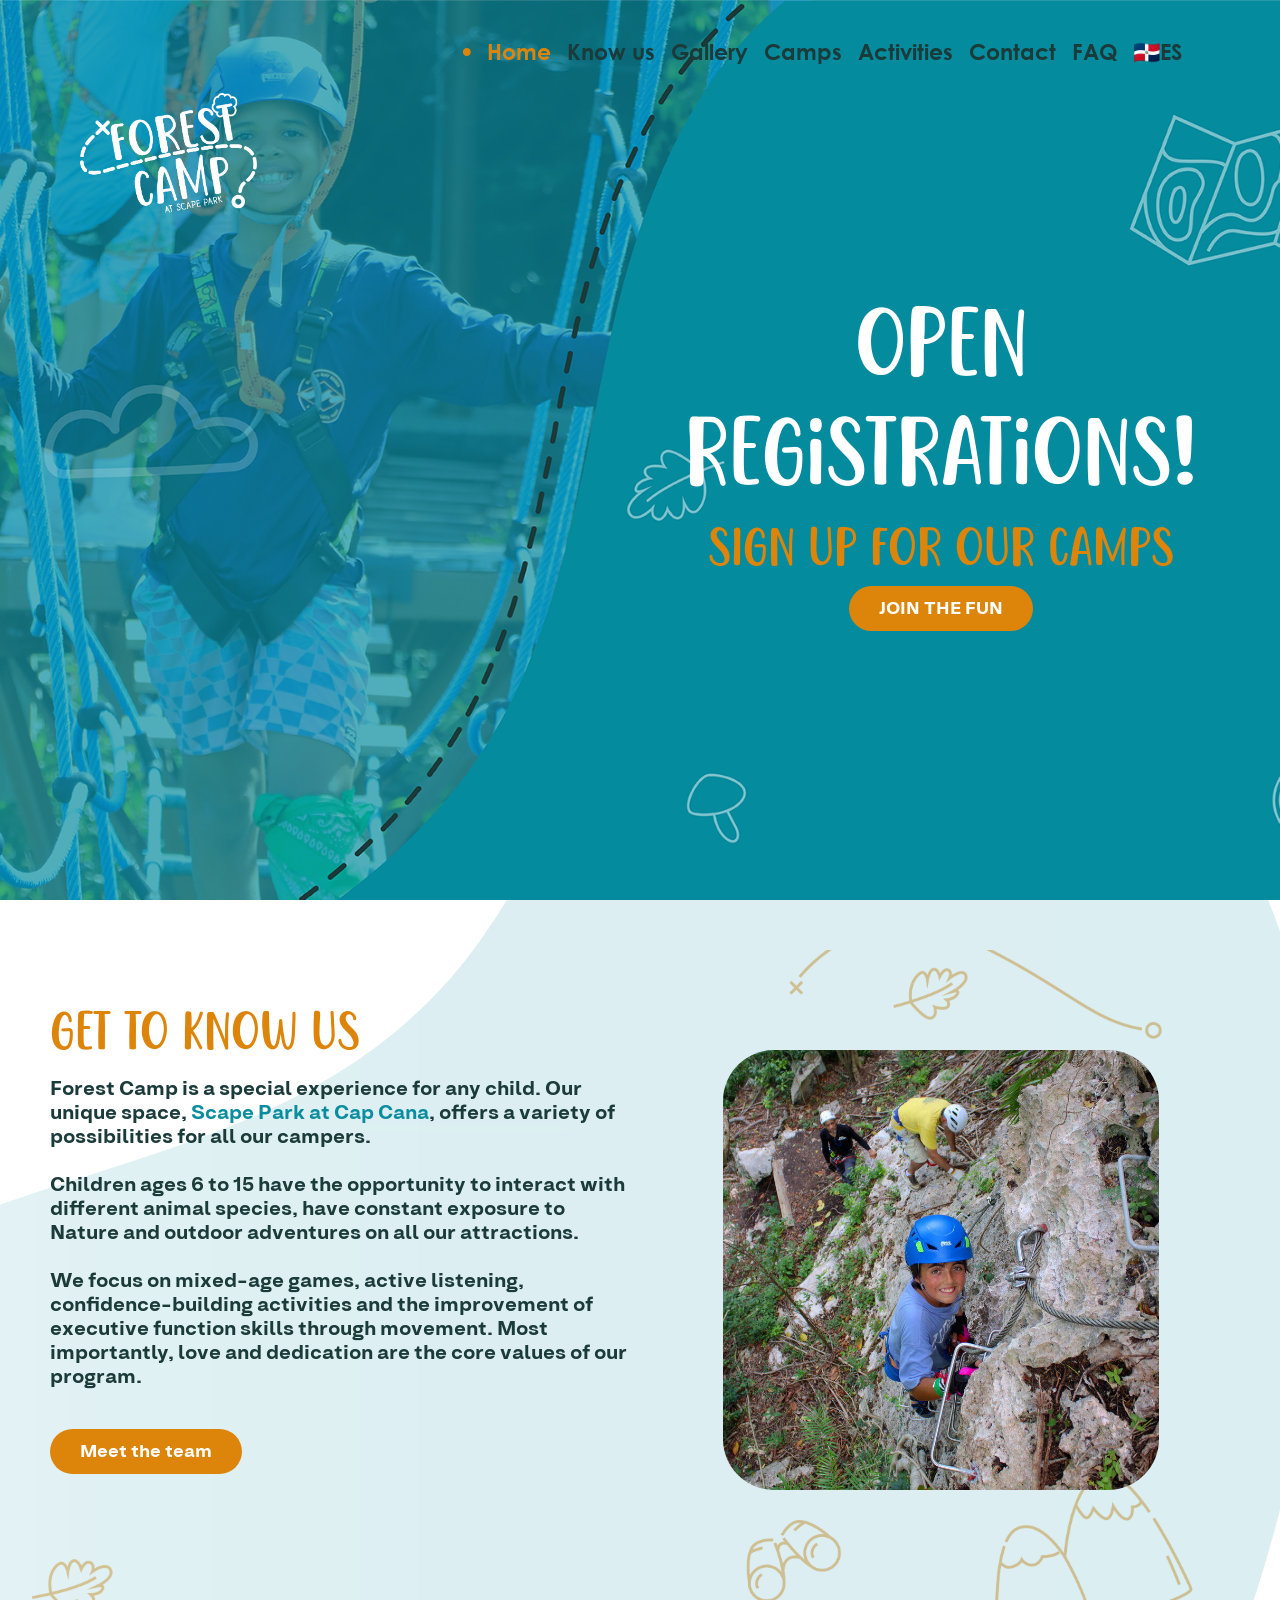
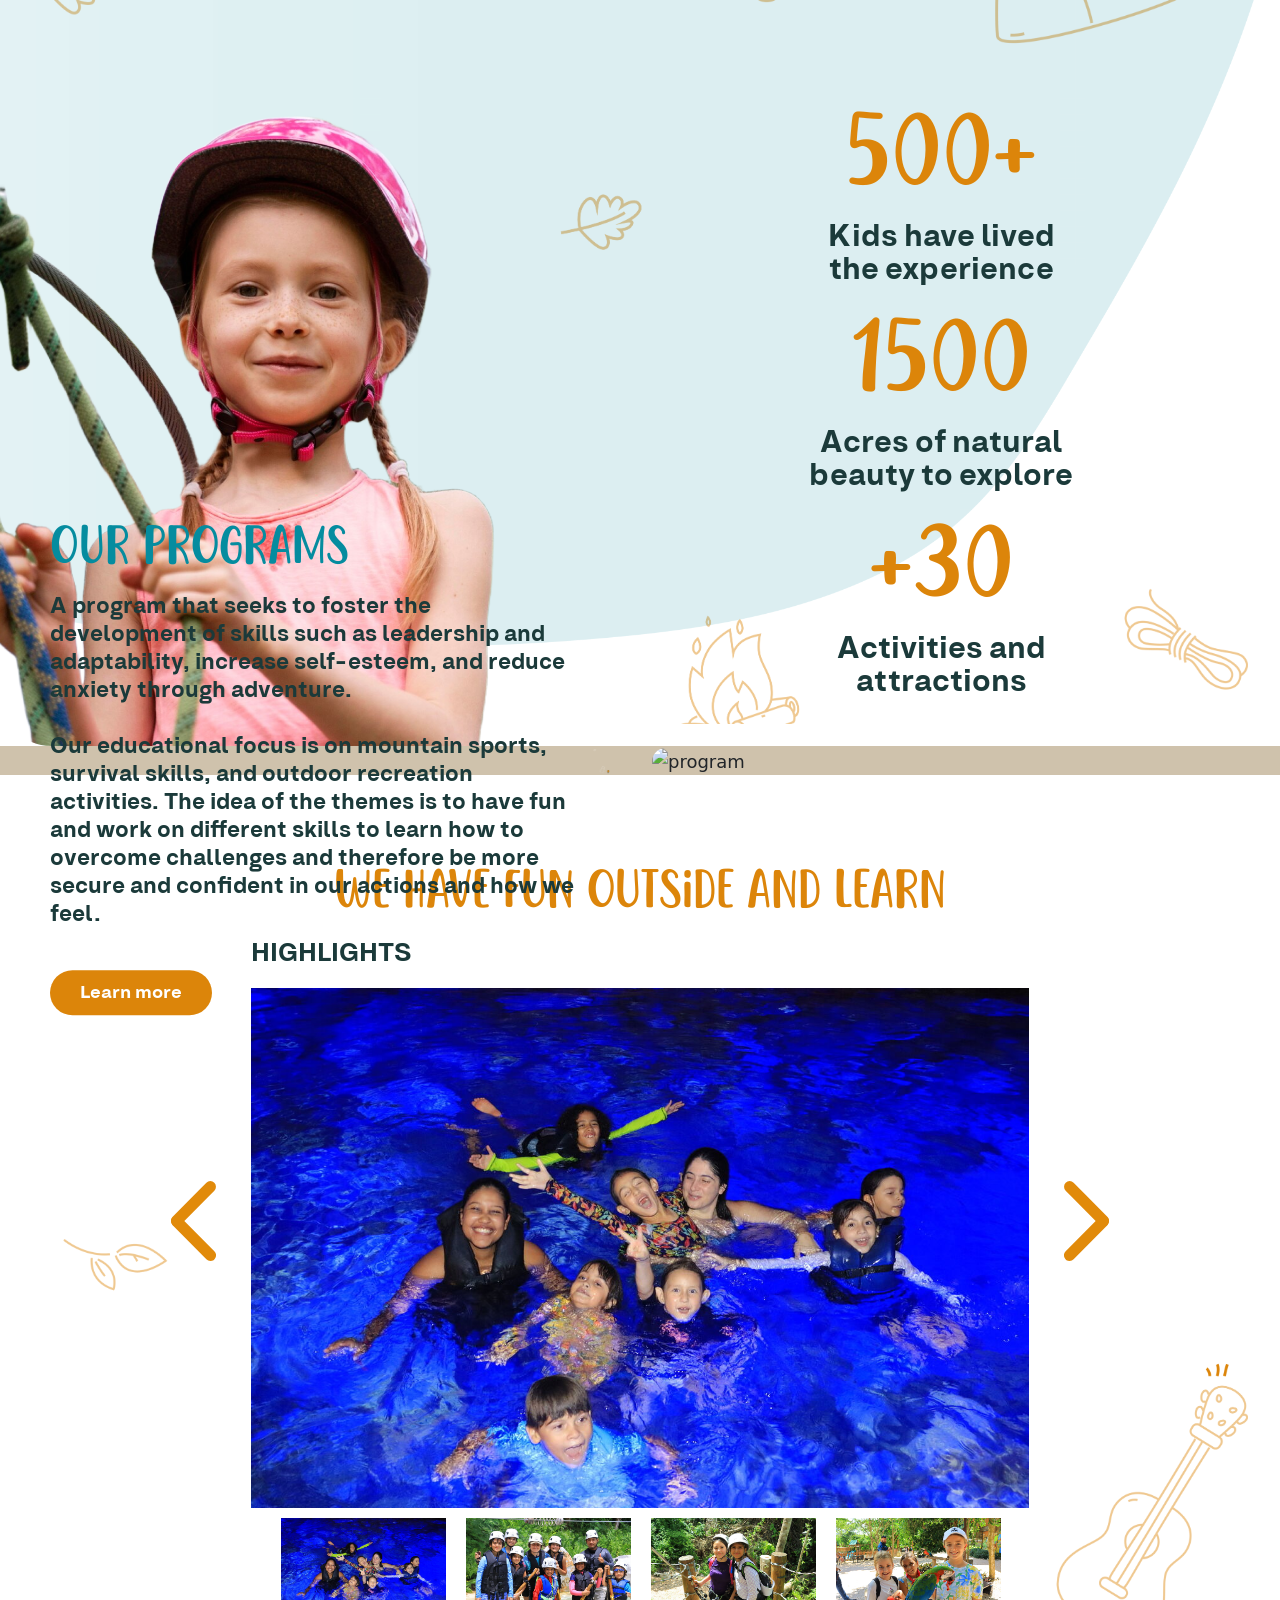
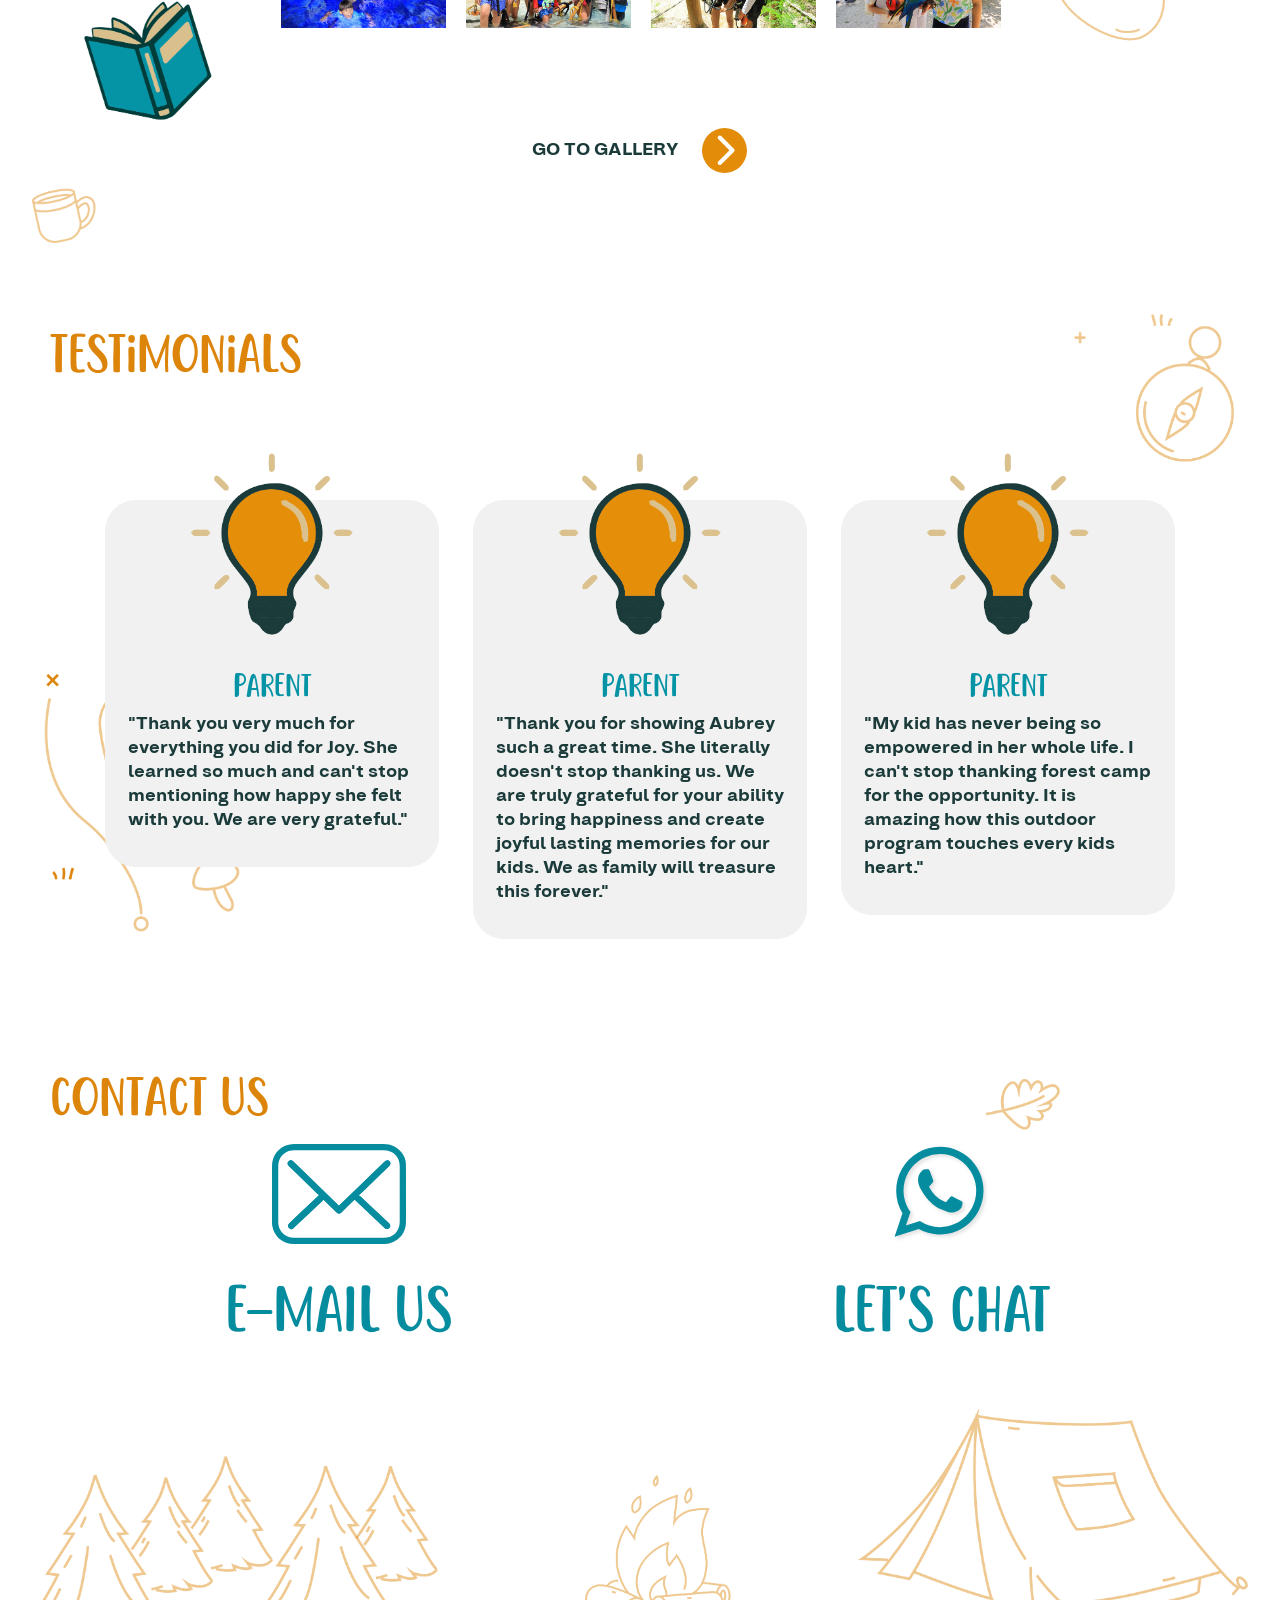
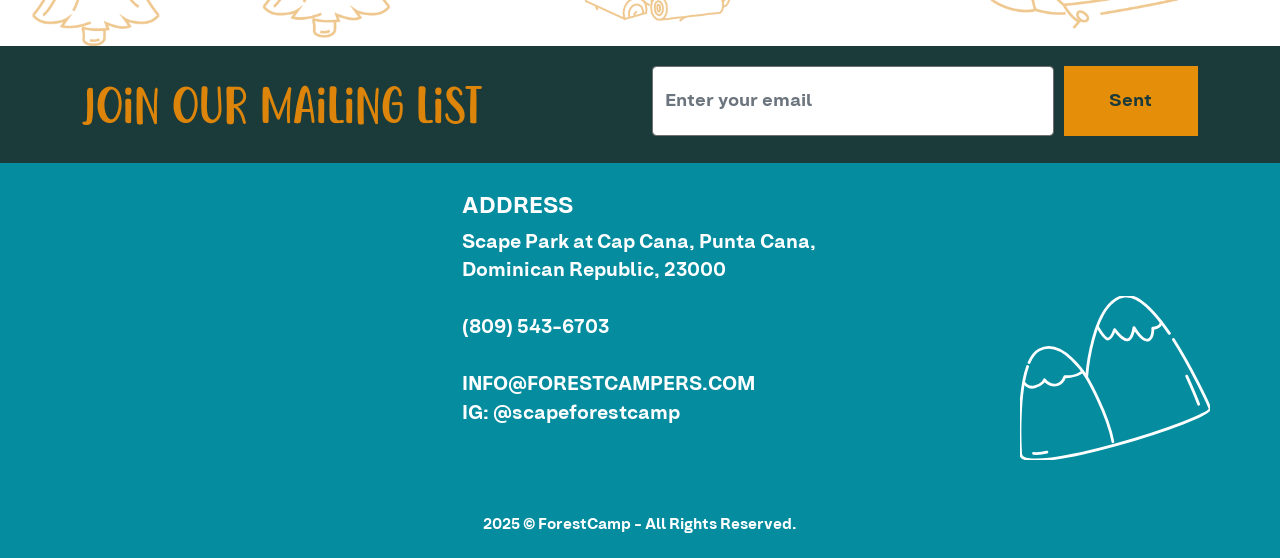
==== index.html @ 6d301bd3 "v-1" ====
<!DOCTYPE html>
<html lang="en">
<head>
  <meta charset="UTF-8">
  <meta name="viewport" content="width=device-width, initial-scale=1.0">
  <title></title>
  <!-- ========== All Css Link Here ===== -->
  <link rel="stylesheet" href="assets/css/font-awesome.min.css">
  <link rel="stylesheet" href="assets/css/slick.css">
  <link rel="stylesheet" href="assets/css/bootstrap.min.css">
  <link rel="stylesheet" href="assets/css/style.css">
  <!-- ========== For Responsive Css  -->
  <link rel="stylesheet" href="assets/css/media.css">
</head>

<body data-page="home">
  <!-- ========== Header Area Start Here ==========  -->
  <header>
    <nav class="navbar navbar-expand-lg">
      <div class="container-fluid">
        <a class="navbar-brand" href="index.html">
          <!-- ========== Logo Here  -->
          <img src="assets/images/logo/home-logo.png" alt="forest-camp">
        </a>
        <button class="navbar-toggler" type="button" data-bs-toggle="collapse" data-bs-target="#navbarSupportedContent" aria-controls="navbarSupportedContent" aria-expanded="false" aria-label="Toggle navigation">
          <img src="assets/images/icons/bar.png" alt="bar">
        </button>
        <div class="collapse navbar-collapse" id="navbarSupportedContent">
          <ul class="navbar-nav ms-auto mb-2 mb-lg-0">
            <li class="nav-item">
              <a class="nav-link active" aria-current="page" href="#banner_area" data-i18n="nav_home">Home</a>
            </li>
            <li class="nav-item">
              <a class="nav-link" href="about-us.html" data-i18n="nav_about">Know us</a>
            </li>
            <li class="nav-item">
              <a class="nav-link" href="gallery.html" data-i18n="nav_gallery">Gallery</a>
            </li>
            <li class="nav-item">
              <a class="nav-link" href="program.html" data-i18n="nav_program">Camps</a>
            </li>
            <li class="nav-item">
                <a class="nav-link" href="activities.html" data-i18n="nav_activie">Activities</a>
            </li>
            <li class="nav-item">
              <a class="nav-link" href="#contact_area" data-i18n="nav_contact">Contact</a>
            </li>
            <li class="nav-item">
              <a class="nav-link" href="faq.html" data-i18n="nav_faq">FAQ</a>
            </li>
            <li class="nav-item">
              <button class="nav-link btn btn-sm" id="langToggleBtn" style="border:none; background:none;">🇩🇴ES</button>
            </li>
          </ul>
        </div>
      </div>
    </nav>
  </header>
  <!-- ========== Header Area End Here ==========  -->

  <!-- ========== Hero/Banner Area Start Here ==========  -->
  <section id="banner_area">
    <div class="container-fluid">
      <div class="row">
        <div class="col-lg-6"></div>
        <div class="col-lg-6 position-relative banner_left_side d-flex justify-content-center">
          <div class="banner_text text-center">
            <h1 data-i18n="banner_title">Open<br>registrations!</h1>
            <h3 data-i18n="banner_subtitle"></h3>
            <a href="program.html" data-i18n="banner_cta">JOIN THE FUN</a>
          </div>
        </div>
      </div>
    </div>
  </section>
  <!-- ========== Hero/Banner Area End Here ==========  -->

  <!-- ========== About Area Start Here ==========  -->
  <section id="about_area" class="position-relative">
    <div class="container-fluid about_for_bg">
      <div class="row">
        <div class="col-lg-6">
          <div class="about_text">
            <h3 data-i18n="about_heading">GET TO KNOW US</h3>
            <p class="mb-5" data-i18n="about_paragraph">
              Forest Camp is a special experience for any child. Our unique space, <span style="color:#0B8DA0;">Scape Park at Cap Cana</span>, offers a variety of possibilities for all our campers.

              Children ages 6 to 15 have the opportunity to interact with different animal species, have constant exposure to Nature and outdoor adventures on all our attractions.<br><br>
              We focus on mixed-age games, active listening, confidence-building activities and the improvement of executive function skills through movement. Most importantly, love and dedication are the core values of our program.
            </p>
            <div class="mt-5"></div>
            <a href="about-us.html" class="mt-5" data-i18n="about_cta">Meet the team</a>
          </div>
        </div>
        <div class="col-lg-6">
          <div class="about_img text-center position-relative">
            <img src="assets/images/about/about_img.png" alt="forest camp">
          </div>
        </div>
      </div>
      <div class="row">
        <div class="col-lg-6 col-md-6">
          <div class="about_part_secend position-relative">
            <img src="assets/images/about/about_secend_img.png" alt="forest-camp" class="w-100">
          </div>
        </div>
        <div class="col-lg-6 col-md-6">
          <div class="about_p_secend_text text-center">
            <div class="about_box">
              <h2>500+</h2>
              <p data-i18n="about_stat1">Kids have lived<br>the experience</p>
            </div>
            <div class="about_box">
              <h2>1500</h2>
              <p data-i18n="about_stat2">Acres of natural<br>beauty to explore</p>
            </div>
            <div class="about_box mb-5 pb-5">
              <h2>+30</h2>
              <p data-i18n="about_stat3">Activities and<br>attractions</p>
            </div>
          </div>
        </div>
      </div>
    </div>
    <img src="assets/images/about/about_bg_mock.png" alt="img" class="about_bg_img">
    <img src="assets/images/about/about_bg.png" alt="img" class="about_bgOver_img">
  </section>
  <!-- ========== About Area End Here ==========  -->

  <!-- ========== Program Area Start Here ==========  -->
  <section id="program_area" class="position-relative">
    <div class="container-fluid">
      <div class="row">
        <div class="col-lg-6 position-relative">
          <div class="program_text">
            <h3 data-i18n="program_heading">The program</h3>
            <p data-i18n="program_paragraph">
              A program that seeks to foster the development of skills such as leadership and adaptability, increase self-esteem, and reduce anxiety through adventure. Our educational focus is on mountain sports, survival skills, and outdoor recreation activities.<br><br>
              The complete Summer program has a duration of 6 weeks. It consists of three modules and each one is composed of two weeks.<br><br>
              Each week we explore a different topic. On July 7, we begin with the <span style="color:#0B8DA0;">Survival module</span>, the first week’s theme being <span style="color:#0B8DA0;">Fire Skills</span>.<br><br>
              The idea of the themes is to have fun and work on different skills to learn how to overcome challenges and therefore be more secure and confident in our actions and how we feel.
            </p>
            <a href="program.html" data-i18n="program_cta">Learn more</a>
          </div>
          <img src="assets/images/program/program_bg_mock.png" alt="img" class="program_bg_img">
        </div>
        <div class="col-lg-6 position-relative">
          <div class="program_img">
            <img src="assets/images/program/program.png" alt="program" class="w-100">
          </div>
        </div>
      </div>
    </div>
  </section>
  <!-- ========== Program Area End Here ==========  -->

  <!-- ========== Gallery Area Start Here ==========  -->
  <section id="gallery_area">
    <div class="container-fluid gallery_for_bg">
      <div class="row">
        <div class="col-lg-12">
          <div class="gallery_box text-center">
            <h3 data-i18n="gallery_heading">We have fun outside and learn</h3>
          </div>
        </div>
      </div>
      <div class="row">
        <div class="col-lg-1 col-xl-2"></div>
        <div class="col-lg-10 col-xl-8">
          <div class="gallery_slider_display">
            <div class="d-flex m-auto">
              <p data-i18n="gallery_highlights">HIGHLIGHTS</p>
            </div>
            <div class="gallery_main_slider_for_dis text-center">
              <div class="gallery_items_dis">
                <img src="assets/images/gallery/home_gallery_slider (1).jpg" alt="forest-camp">
              </div>
              <div class="gallery_items_dis">
                <img src="assets/images/gallery/home_gallery_slider (2).jpg" alt="forest-camp">
              </div>
              <div class="gallery_items_dis">
                <img src="assets/images/gallery/home_gallery_slider (3).jpg" alt="forest-camp">
              </div>
              <div class="gallery_items_dis">
                <img src="assets/images/gallery/home_gallery_slider (4).jpg" alt="forest-camp">
              </div>
              <div class="gallery_items_dis">
                <img src="assets/images/gallery/home_gallery_slider (5).jpg" alt="forest-camp">
              </div>
            </div>
            <img src="assets/images/icons/right-arrow.svg" alt="icons" class="gallery_slider_right_arrow">
            <img src="assets/images/icons/left-arrow.svg" alt="icons" class="gallery_slider_left_arrow">
          </div>
          <div class="gallery_slider_for_tabs">
            <div class="gallery_slider_for_tabs_main">
              <div class="gallery_tabs_items">
                <img src="assets/images/gallery/home_gallery_slider (1).jpg" alt="forest-camp">
              </div>
              <div class="gallery_tabs_items">
                <img src="assets/images/gallery/home_gallery_slider (2).jpg" alt="forest-camp">
              </div>
              <div class="gallery_tabs_items">
                <img src="assets/images/gallery/home_gallery_slider (3).jpg" alt="forest-camp">
              </div>
              <div class="gallery_tabs_items">
                <img src="assets/images/gallery/home_gallery_slider (4).jpg" alt="forest-camp">
              </div>
              <div class="gallery_tabs_items">
                <img src="assets/images/gallery/home_gallery_slider (5).jpg" alt="forest-camp">
              </div>
            </div>
          </div>
          <div class="gallery_button">
            <div class="d-flex justify-content-center">
              <a href="gallery.html">
                <span data-i18n="gallery_cta">GO TO GALLERY</span>
                <img src="assets/images/icons/cricle_right_arrow.svg" alt="icons">
              </a>
            </div>
          </div>
        </div>
        <div class="col-lg-1 col-xl-2"></div>
      </div>
      <img src="assets/images/gallery/galler_bg_3.png" alt="img" class="gallery_bg_img">
    </div>
  </section>
  <!-- ========== Gallery Area End Here ==========  -->

  <!-- ========== Reviews Area Start Here ==========  -->
  <section id="review_area">
    <div class="container-fluid review_for_bg">
      <div class="row">
        <div class="col-lg-12">
          <div class="review_title">
            <h3 data-i18n="review_heading">Testimonials</h3>
          </div>
        </div>
      </div>
      <div class="row review_box_side_p">
        <div class="col-lg-4">
          <div class="review_box">
            <div class="review_items text-center">
              <img src="assets/images/review/review_person_three.png" alt="img">
              <h4 data-i18n="review_role1">Parent</h4>
              <p data-i18n="review_text1">
                "Thank you very much for everything you did for Joy. She learned so much and can't stop mentioning how happy she felt with you. We are very grateful."
              </p>
            </div>
          </div>
        </div>
        <div class="col-lg-4">
          <div class="review_box">
            <div class="review_items text-center">
              <img src="assets/images/review/review_person_three.png" alt="img">
              <h4 data-i18n="review_role2">Parent</h4>
              <p data-i18n="review_text2">
                "Thank you for showing Aubrey such a great time. She literally doesn't stop thanking us. We are truly grateful for your ability to bring happiness and create joyful lasting memories for our kids. We as family will treasure this forever."
              </p>
            </div>
          </div>
        </div>
        <div class="col-lg-4">
          <div class="review_box">
            <div class="review_items text-center">
              <img src="assets/images/review/review_person_three.png" alt="img">
              <h4 data-i18n="review_role3">Parent</h4>
              <p data-i18n="review_text3">
                "My girl has never being so empowered in her whole life. I can't stop thanking forest camp for the opportunity. It is amazing how this outdoor program touches every kids heart."
              </p>
            </div>
          </div>
        </div>
      </div>
      <img src="assets/images/review/review_bg.png" alt="img" class="review_bg_img">
    </div>
  </section>
  <!-- ========== Reviews Area End Here ==========  -->

  <!-- ========== Contact Us Area Start Here ==========  -->
  <section id="contact_area">
    <div class="container-fluid contact_for_bg">
      <div class="row">
        <div class="col-lg-12">
          <div class="contact_title">
            <h3 data-i18n="contact_heading">Contact US</h3>
          </div>
        </div>
      </div>
      <div class="row">
        <div class="col-lg-6">
          <div class="contact_box text-center">
            <a href="mailto:info@forestcampers.com">
              <img src="assets/images/icons/mail.svg" alt="icons">
              <h4 data-i18n="contact_email">E-MAIL US</h4>
            </a>
          </div>
        </div>
        <div class="col-lg-6">
          <div class="contact_box text-center">
            <a href="https://wa.link/uluzj9">
              <img src="assets/images/icons/whatsapp.svg" alt="icons">
              <h4 data-i18n="contact_chat">LET'S CHAT</h4>
            </a>
          </div>
        </div>
      </div>
      <img src="assets/images/contact/contact_bg.png" alt="img" class="contact_bg_img">
    </div>
  </section>
  <!-- ========== Contact Us Area End Here ==========  -->

  <div class="my_map_contact">
    <div class="container">
      <div class="row">
        <div class="col-lg-6">
          <div class="sub_text">
            <h3 data-i18n="subscribe_heading">Join our mailing list</h3>
          </div>
        </div>
        <div class="col-lg-6">
          <div class="sub_form">
            <form action="https://formsubmit.co/info@forestcampers.com"
                  method="POST" class="d-flex">
              <input class="form-control w-75" type="email" name="email"
                     data-i18n-placeholder="subscribe_placeholder"
                     placeholder="Enter your email">
              <button class="w-25" type="submit" data-i18n="subscribe_button">Sent</button>
            </form>
          </div>
        </div>
      </div>
    </div>
  </div>

  <div class="map_section">
    <div class="container">
      <div class="row">
        <div class="col-lg-8">
          <div class="row">
            <div class="col-lg-6">
              <iframe
                src="https://www.google.com/maps/embed?pb=!1m14!1m8!1m3!1d3783.991562149227!2d-68.4406678!3d18.4840414!3m2!1i1024!2i768!4f13.1!3m3!1m2!1s0x8ea897500937f5cd%3A0xafbd325818e3592d!2sScape%20Park!5e0!3m2!1ses-419!2sdo!4v1745207579461!5m2!1ses-419!2sdo"
                width="100%" height="300" style="border:0;" allowfullscreen="" loading="lazy"
                referrerpolicy="no-referrer-when-downgrade">
              </iframe>
            </div>
            <div class="col-lg-6">
              <h3 data-i18n="address_heading">ADDRESS</h3>
              <p data-i18n="address_text">
                Scape Park at Cap Cana, Punta Cana, Dominican Republic, 23000<br>
                (809) 543-6703<br>
                INFO@FORESTCAMPERS.COM<br>
                IG: @scapeforestcamp
              </p>
            </div>
          </div>
        </div>
        <div class="col-lg-4 position-relative">
          <img src="assets/images/contact/pahar.svg" alt="icon" class="map_pahar w-50">
        </div>
      </div>
    </div>
  </div>

  <!-- ========== Copyright Area Start Here ==========  -->
  <footer id="copyright_area">
    <div class="container">
      <div class="row">
        <div class="col-lg-12">
          <div class="copyright_text">
            <h4 data-i18n="footer_copy">2025 © ForestCamp - All Rights Reserved.</h4>
          </div>
        </div>
      </div>
    </div>
  </footer>
  <!-- ========== Copyright Area End Here ==========  -->

  <!-- ========== All Js Link Here ===== -->
  <script src="assets/js/bootstrap.min.js"></script>
  <script src="assets/js/jquery-1.12.4.min.js"></script>
  <script src="assets/js/slick.min.js"></script>
  <script src="assets/js/main.js"></script>
  <!-- Lang-toggle común -->
  <script src="assets/js/lang-toggle.js"></script>
</body>
</html>
---- assets/css/style.css ----
/* ========== Font Family ==========  */
@font-face {
    font-family: 'centurygothic';
    src: url('../font-family/centurygothic.ttf') format('truetype');
}
@font-face {
    font-family: 'centurygothic_bold';
    src: url('../font-family/centurygothic_bold.ttf') format('truetype'); /*
@font-face {
    font-family: 'save_lemon';
    src: url('../font-family/save_lemon/save_lemon.ttf') format('truetype'); /*
}
@font-face {
    font-family: 'emone_bold';
    src: url('../font-family/EmOne-SemiBold.ttf') format('truetype'); /* TTF ফরম্যাট */
}

/* ========== Web Custom/Common Css ========== */
html, body {
    overflow-x: hidden; 
    overflow-y: auto;   
    width: 100%;
}
a{
    text-decoration: none;
}
.container-fluid{
    padding-left: 50px;
    padding-right: 50px;
}
/* ========== Header Css Here Start ==========  */
.navbar{
    position: absolute;
    z-index: 99999;
    left: 0%;
    top: 0;
    width: 100%;
}
.navbar-brand img{
    height: 99px;
    position: absolute;
    margin-left: 130px;
    margin-top: 20px;

}
.nav-link{
    color: #1B3A3A;
    font-size: 22px;
    font-family: 'centurygothic_bold';
    margin-top: 20px;
    transition: all .3s linear;
    position: relative;
}
.nav-link:hover{
    color: #1B3A3A;
}
.nav-link.active::before {
	content: "•";
	position: absolute;
	left: -20px;
	top: 50%;
	transform: translateY(-50%);
	color: inherit;
	font-size: 1.2em;
}
.nav-link.active{
    margin-left: 30px;
    color: #DC850A;
}
.nav-link:focus {
	color: #D1B885;
}
.navbar-toggler:focus {
	text-decoration: none;
	outline: 0;
	box-shadow: 0 0 0 0;
}
/* ========== Header Css Here End ==========  */
/* ========== Hero/Banner Css Here Start ==========  */
#banner_area{
    background-image: url('../../assets/images/banner/hero-bg.png');
    height: 100vh !important;
    width: 100%;
    background-position: center;
    background-repeat: no-repeat;
    background-size: cover;
    position: relative;
    top: 0;
    left: 0;
    
}

.banner_left_side{
    height: 100vh;
}
.banner_text{
    position: absolute;
    top: 50%;
    transform: translateY(-50%);
}
.banner_text img{
    height: 237px;
}
.banner_text h3{
    font-size: 91px;
    color: #DC850A;
    margin-top: 10px;
    font-family: 'save_lemon';

}

.banner_text h1{
    font-size: 91px;
    color: #ffffff;
    margin-top: 10px;
    font-family: 'save_lemon';
}

.banner_text a{
    font-size: 50px;
    color: #FFFFFF;
    margin-top: 10px;
    font-family: 'emone_bold';
    background-color: #DC850A;
    padding: 10px 30px;
    border-radius: 30px;
}
/* ========== Hero/Banner Css Here End ==========  */
/* ========== About Css Here Start ==========  */
#about_area {
	padding-top: 260px;
	position: relative;
	background-position: center;
	background-repeat: no-repeat;
	background-size: cover;
	/* background-image: url(../images/about/about_bg.png); */
	/* margin-top: -100px; */
}
.about_img img{
    height: 412px;
}
.about_text h3{
    font-size: 90px;
    font-family: 'save_lemon';
    color: #DC850A;
}
.about_text p{
    font-size: 22px;
    font-family: 'emone_bold';
    color: #1B3A3A;
    margin-bottom: 25px;
    
}
.about_text a {
	font-size: 50px;
	color: #FFFFFF;
	margin-top: 10px;
	font-family: 'emone_bold';
	background-color: #DC850A;
	padding: 10px 30px;
	border-radius: 30px;
    margin-top: 10px;
}
.about_img img{
    border-radius: 51px;
}

.about_part_secend{
    height: 100%;
    position: relative;
    padding-bottom: 50px;
}
.about_part_secend img {
	margin-left: -50px;
	position: absolute;
	left: 0;
	bottom: 0;
	/* top: 150px; */
	/* height: 100%; */
}
.about_p_secend_text{
    margin-top: 370px;
}
.about_p_secend_text .about_box h2 {
	font-size: 122px;
	color: #DC850A;
	font-family: 'save_lemon';
	line-height: 100px;
	margin-top: 140px;
}
.about_p_secend_text .about_box p{
    font-size:32px;
    color: #1B3A3A;
    font-family: 'emone_bold';
    line-height: 40px;
    margin-top: 20px;
}
.about_for_bg{
    position: relative;
}
.about_bgOver_img {
	position: absolute;
	width: 100%;
	top: -10%;
	left: 0;
	bottom: 0;
    z-index: -9;
}
.about_bg_img {
	position: absolute;
	height: 95%;
	top: 0;
	width: 95%;
	left: 50%;
	transform: translateX(-50%);
	bottom: 0;
	margin-top: 50px;
	z-index: -9;
	object-fit: cover;
}
/* ========== About Css Here End ==========  */
/* ========== Program Area Css Here Start ==========  */
#program_area{
    background-color: #CFC2AC;
}
.program_text{
    position: absolute;
    top: 50%;
    transform: translateY(-50%);
    z-index: 99;
}
.program_text h3{
    color: #058C9F;
    font-size: 91px;
    font-family: 'save_lemon';
}
.program_text p{
    color: #1B3A3A;
    font-size: 22px;
    font-family: 'emone_bold';
    width: 90%;
    margin-bottom: 50px;
}
.program_text a {
	font-size: 50px;
	color: #FFFFFF;
	margin-top: 10px;
	font-family: 'emone_bold';
	background-color: #DC850A;
	padding: 10px 30px;
	border-radius: 30px;
	margin-top: 10px;
}
.program_img{
    margin-right: -100px;
    overflow: hidden;
}
.program_img img{
    height: 100%;
    margin-right: -100px;
    position: relative;
    overflow: hidden;
}

.program_bg_img{
    position: absolute;
    top: 10%;
    right: 5%;
    height: 90%;
    z-index: 9;
}
/* ========== Program Area Css Here End ==========  */
/* ========== Gallery Area Css Here Start ==========  */
.gallery_for_bg {
	position: relative;
	padding-bottom: 150px;
}
.gallery_bg_img {
	position: absolute;
	/* top: 0; */
	left: 50%;
	transform: translateX(-50%);
	height: auto;
	width: 95%;
	z-index: -9;
	/* object-fit: cover; */
	bottom: 0px;
}
.gallery_box h3{
    font-size: 85px;
    color: #DC850A;
    font-family: 'save_lemon';
    margin-top: 83px;
}
.gallery_slider_display p{
    font-size: 33px;
    color: #1B3A3A;
    font-family: 'emone_bold';
}
.gallery_slider_for_tabs{
    padding: 0px 20px;
}
.gallery_slider_display{
    position: relative;
    background-color: #FFFFFF;
}
.gallery_slider_right_arrow{
    position: absolute;
    right: -80px;
    top: 50%;
    transform: translateY(-50%);
    height: 80px;
    cursor: pointer;
}
.gallery_slider_left_arrow{
    position: absolute;
    left: -80px;
    top: 50%;
    transform: translateY(-50%);
    height: 80px;
    cursor: pointer;
}
.gallery_tabs_items img{
    width: 100%;
    padding: 10px 10px 0px 10px;
}
.gallery_button{
    margin-top: 100px;
    margin-bottom: 60px;
}
.gallery_button a img{
    height: 40px;
    padding-left: 20px;
}
.gallery_button a{
    font-size: 33px;
    color: #1B3A3A;
    font-family: 'emone_bold';
}
/* ========== Gallery Area Css Here End ==========  */
/* ========== Reviews Area Css Here Start ==========  */
.review_for_bg {
	position: relative;
	margin-bottom: 100px;
}
.review_bg_img {
	position: absolute;
	top: 10%;
	left: 50%;
	transform: translateX(-50%);
	width: 93%;
	z-index: -9;
	bottom: 0;
}
.review_title h3 {
	font-size: 91px;
	color: #DC850A;
	font-family: 'save_lemon';
	margin-top: 80px;
}
.review_items{
    background-color: #F1F1F1;
    border-radius: 31px;
}
.review_box{
    margin-top: 100px;
    padding-left: 25px;
    padding-right: 25px;
}
.review_items img{
    width: 188px;
    height: 188px;
    border-radius: 100px;
    margin: 0 auto;
    margin-top: -50px;
}
.review_items h4{
   margin-top: 30px;
   color: #0593A6;
   font-size: 50px;
   font-family: 'save_lemon';
}
.review_items p{
    padding: 0px 23px 35px 23px;
    text-align: start;
    font-size: 28px;
    color: #1B3A3A;
    font-family: 'emone_bold';
    line-height: 28px;
}
.review_box_side_p{
    padding-left: 50px;
    padding-right: 50px;
}
/* ========== Reviews Area Css Here End ==========  */
/* ========== Contact Us Area Css Here Start ==========  */
.contact_title h3{
    font-size: 91px;
    color: #DC850A;
    font-family: 'save_lemon';
    margin-top: 80px;
    margin-bottom: 140px;
}
.contact_box {
	margin-bottom: 450px;
}
.contact_box a img{
    height: 120px;
}
.contact_box a h4{
    color: #068C9F;
    font-size: 50px;
    padding-top: 5%;
    font-family: 'save_lemon';
}
.contact_for_bg {
	position: relative;
	padding-top: 30px;
}
.contact_bg_img{
    position: absolute;
	
	left: 50%;
	transform: translateX(-50%);
	width: 95%;
	z-index: -9;
	bottom: 0;
}
/* ========== Contact Us Area Css Here End ==========  */
/* ========== Copyright Area Css Here Start ==========  */
#copyright_area{
    background-color: #058C9F;
    text-align: center;
}
.copyright_text h4{
    font-size: 15px;
    color: #FFFFFF;
    font-family: 'emone_bold';
    padding: 25px 0px;
    margin-bottom: 0px;
}
/* ========== Copyright Area Css Here End ==========  */

/* ======================================================= */
/* ========== About Us Page Css Start Here ==========  */
/* ======================================================= */

/* ========== Navbar Area Css Here Start ==========  */
#about_page .navbar {
	position: unset !important;
	z-index: 99999;
	left: 0;
	top: 0;
	width: 100%;
}
#about_page .navbar-brand img {
	height: 131px;
	position: unset !important;
	margin-left: 0px !important;
	margin-top: 0px !important;
}
#about_page .nav-link {
	margin-top: 0px !important;
}
/* ========== Navbar Area Css Here End ==========  */
/* ========== About Page Section Area Css Here Start ==========  */
.about_part_one_text h3{
    font-size: 91px;
    color: #DC850A;
    font-family: 'save_lemon';
    margin-top: 162px;
}
.about_part_one_text p{
    font-size: 29px;
    color: #1B3A3A;
    font-family: 'emone_bold';
    margin-top: 50px;
    line-height: 34px;
    padding-left: 10px;
}
.about_part_one_text span{
    font-size: 29px;
    color: #1B3A3A;
    font-family: 'emone_bold';
    margin-top: 50px;
    line-height: 100px;
    padding-left: 0px;
    
}


.about_part_one_slider{
    margin-top: 120px;
    margin-left: 100px;
}
.about_part_one_text img{
    height: 180px;
    margin-top: 10px;
    margin-left: 10px;
}

.partners-section {
    text-align: center;
    margin-bottom: 100px;
}

.partners-title {
    margin-bottom: 10px;
}

.partners-title span {
    font-family: 'save_lemon';
    font-size: 40px;
    display: block;
    margin-bottom: 50px;
    margin-top: 90px;
}

.about_part_one_text2 {
    display: flex;
    justify-content: center;  /* Centra el conjunto de logos horizontalmente */
    align-items: center;      /* Alinea verticalmente al centro */
    gap: 50px;                /* Espacio uniforme entre los logos */
    flex-wrap: wrap;          /* Permite que los logos se ajusten en varias filas si es necesario */
    padding: 20px 70px 0px 0px;          /* Espaciado vertical del contenedor */
}

.about_part_one_text2 img {
    height: 100px;
    margin: 0 40px;           /* Espaciado horizontal entre los logos */
    display: block;           /* Elimina el espacio en línea */
}
.about_pos_items{
    text-align: center;
}
.about_pos_items img{
    height: 512px;  
    width: 100%;
    object-fit: cover;
    border-radius: 51px;
}
.about_slider_left_arrow{
    position: absolute;
    height: 54px;
    top: 50%;
    transform: translateY(-50%);
    left: 25px;
    cursor: pointer;
}
.about_slider_right_arrow{
    position: absolute;
    height: 54px;
    top: 50%;
    transform: translateY(-50%);
    right: 25px;
    cursor: pointer;
}
.about_p_o_s_main  .slick-dots {
    display: flex;
    justify-content: center;
    list-style-type: none;
}
.about_p_o_s_main  .slick-dots li{
    width: 25px;
    height: 25px;
    padding: 18px 3.1px 0px 3.1px;
    margin: 0px 3px;
}
.about_p_o_s_main  .slick-dots li button{
    width: 25px;
    height: 25px;
    color: transparent;
    border: none;
    border-radius: 100px;
    background-color: #E38C0A;
}
.about_p_o_s_main  .slick-dots li.slick-active button{
    background-color: #058C9F;
}
.about_part_two .about_part_two_slider_main  .slick-dots {
    display: flex;
    justify-content: center;
    list-style-type: none;
}
.about_part_two .about_part_two_slider_main  .slick-dots li{
    width: 25px;
    height: 25px;
    padding: 18px 3.1px 0px 3.1px;
    margin: 0px 3px;
}
.about_part_two .about_part_two_slider_main  .slick-dots li button{
    width: 25px;
    height: 25px;
    color: transparent;
    border: none;
    border-radius: 100px;
    background-color: #E38C0A;
}
.about_part_two .about_part_two_slider_main  .slick-dots li.slick-active button{
    background-color: #058C9F;
}
.about_bottom_fak{
    margin-bottom: 5px;
}
.about_part_two .about_part_one_slider {
	margin-top: 120px;
	margin-right: 50px;
    margin-left: 0px;
}
.about_page_for_bg {
	position: relative;
	padding-bottom: 50px;
}
.about_page_bg_img {
	position: absolute;
	left: 50%;
	top: 0;
	transform: translateX(-50%);
	/* height: 100%; */
	width: 80%;
	z-index: -9;
}
/* ========== About Page Section Area Css Here End ==========  */

/* ======================================================= */
/* ========== The Program Page Css Start Here ==========  */
/* ======================================================= */

/* ========== programm Page Section Area Css Here Start ==========  */
.program_page_p_two_box img{
    width: 335px;
}
.program_page_title h3{
    font-size: 91px;
    line-height: 103px;
    color: #DC850A;
    font-family: 'save_lemon';
    margin-top: 50px;
    margin-bottom: 90px;
}
.program_page_dis h3{
    font-size: 80px;
    line-height: 69px;
    color: #058C9F;
    font-family: 'save_lemon';
    padding-left: 20px;
}
.program_page_part_two h3{
    font-size: 91px;
    line-height: 103px;
    color: #058C9F;
    font-family: 'save_lemon';
    margin-top: 100px;
    margin-bottom: 60px;
}
.program_page_dis p{
    font-size: 28px;
    line-height: 33px;
    color: #1B3A3A;
    font-family: 'emone_bold';
    padding-left: 20px;
    margin-top: 15px;
    padding-right: 60px;
    margin-bottom: 80px;
}
.program_page_download_btn {
    padding-top: 80px;
    padding-bottom: 40px;

    
}
.program_page_download_btn a{
    font-size: 50px;
    line-height: 60px;
    color: #FFFFFF;
    font-family: 'emone_bold';
    background-color: #DC850A;
    padding: 15px 31px;
    border-radius: 30px;
    
}
.program_page_p_two_box{
    text-align: center;
}
.program_page_p_two_box img{
    border-radius: 30px;
    margin-bottom: 46px;
}
.program_page_p_two_box h4{
    font-size: 46px;
    line-height: 55px;
    color: #058C9F;
    font-family: 'save_lemon';
    margin-bottom: 60px;
}
.program_number{
    text-align: center;
}
.program_number h3{
    font-size: 165px;
    line-height: 198px;
    color: #DC850A;
    font-family: 'save_lemon';
}
.program_number p{
    font-size: 46px;
    line-height: 55px;
    color: #1B3A3A;
    font-family: 'save_lemon';
    margin-bottom: 16px;
}

.program_page_last_btn a {
	font-size: 50px;
	line-height: 60px;
	color: #FFFFFF;
	font-family: 'emone_bold';
	background-color: #058C9F;
	padding: 15px 31px;
	border-radius: 30px;
    margin-bottom: 100px;
}
.program_page_more_link{
    margin-top: 100px;
}
.program_page_more_link a{
    font-style: 40px;
    line-height: 48px;
    color: #058C9F;
    font-family: 'save_lemon';
}
.program_page_for_bg{
    position: relative;
}
.program_page_bg_img {
	position: absolute;
	left: 50%;
	transform: translateX(-50%);
	top: 0;
	width: 90%;
	z-index: -9;
}
/* ========== programm Page Section Area Css Here End ==========  */

/* ======================================================= */
/* ========== The Gallery Page Css Start Here ==========  */
/* ======================================================= */

/* ========== Gallery Page Section Area Css Here Start ==========  */
.gallery_page_title{
    margin-top: 110px;
}
.gallery_page_title h3{
    font-size: 91px;
    line-height: 109px;
    color: #DC850A;
    font-family: 'save_lemon';
}
.gallery_page_allbum img{
    width: 100%;
    height: 340px;
    object-fit: cover;
}
.gallery_page_for_bg{
    position: relative;
}
.gallery_page_bg_img{
    position: absolute;
    bottom: 0;
    left: 50%;
    width: 90%;
    transform: translateX(-50%);
    z-index: -9;
}
/* ========== Gallery Page Section Area Css Here End ==========  */

.my_map_contact {
    background-color: #1B3A3A;
    padding: 20px 0px;
}
.my_map_contact .sub_text h3{
    color: #DC850A;
    font-size: 49px;
    font-family: 'save_lemon';
    margin-top: 2%;
}
.my_map_contact .sub_form input{
    height: 70px;
    background-color: #FFFFFF;
    border: 1px solid #707070;
    font-size: 30px;
	font-family: 'emone_bold';
}
.my_map_contact .sub_form button{
    font-size: 30px;
    background-color: #E58E0A;
    color: #1B3A3A;
    border: none;
    margin-left: 10px;
	font-family: 'emone_bold';
}
.map_section{
    background-color: #058C9F;
    padding: 10px 0px;
}
.map_section h3{
    font-size: 22px;
    margin-top: 20px;
	font-family: 'emone_bold';
    color: #FFFFFF;
}
.map_section p{
    font-size: 19px;
    font-family: 'emone_bold';
    color: #FFFFFF;
}
.map_pahar {
    position: absolute;
    bottom: 20px;
    right: 0%;
}
#about_items .about_items{
    text-align: center;
    padding: 0px 5px;
}
#about_items .about_items img{
    padding-left: 0px;
    margin-left: 0px;
}
#about_items .about_items p{
    font-size: 20px !important;
    padding-left: 0px;
    text-align: center;
}
#about_items .about_items span{
    font-size: 20px !important;
    color: #058C9F;
    padding-left: 0px;
}
.program_page_p_two_box span img {
	width: 10px;
	margin-bottom: 2px;
	margin-right: 10px;
}
.program_page_p_two_box span  {
	color: #1B3A3A;
}
#about_page{
    position: relative;
    z-index: 99999999999 !important;
}


/* Hidden class for safely hiding elements without breaking layout */
.hidden {
    display: none !important;
  }

  .highlight { color: #000000; }
  
/* ========== Activities Page Section Area Css Here Start ==========  */
#activite_area{
    margin-top: 52px;
    position: relative;
    padding-bottom: 200px;
}
#activite_area h3 {
	font-size: 60px;
	line-height: 70px;
	color: #DC850A;
	font-family: 'save_lemon';
	margin-top: 50px;
	margin-bottom: 30px;
	text-align: center;
}
#activite_area p {
	font-size: 22px;
	line-height: 30px;
	color: #ffffff;
	font-family: 'emone_bold';
	padding-left: 20px;
	margin-bottom: 80px;
	text-align: center;
}
.activite_page_bg{
    position: absolute;
    top: 0;
    left: 0;
    height: 100%;
    width: 100%;
    object-fit: cover;
    z-index: -9;
}
.activite_secend_content{
    text-align: start !important;
}
.activite_secend_content h3{
    font-size: 80px;
    line-height: 69px;
    color: #058B9E !important;
    font-family: 'save_lemon';
    padding-left: 20px;
    text-align: start !important;
    margin-bottom: 10px;
    margin-top: 0px !important;
}
.activite_secend_content h5 {
	font-size: 35px;
	line-height: 69px;
	color: #DB840A !important;
	font-family: 'save_lemon';
	padding-left: 20px;
	text-align: start !important;
	margin-bottom: 10px;
	margin-top: 0px !important;
}
.activite_secend_content p{
    font-size: 28px;
    line-height: 33px;
    color: #ffffff;
    font-family: 'emone_bold';
    padding-left: 20px;
    padding-right: 60px;
    margin-bottom: 40px !important;
    text-align: start !important;
}
.activite_secend_content span{
    font-size: 28px;
    line-height: 33px;
    color: #F1A63B;
    font-family: 'emone_bold';
    padding-left: 20px;
    padding-right: 60px;
    margin-bottom: 20px !important;
    text-align: start !important;
}
.activite_secend_img{
    margin-top: 95px;
}
.activite_secend_content{
    margin-top: 95px;
}
.activite_secend_img img{
    width: 100%;
    border-radius: 20px;
}
.activite_secend_img .img_framee{
    background-color: #DB840A;
    border-radius: 25px;
    padding: 30px 40px;
}
.included_icon{
    text-align: center;
}
.included_icon img {
	height: 65px;
	margin-top: 50px;
	margin-bottom: 20px;
}
.included_icon p {
	text-align: center !important;
	font-size: 16px !important;
	color: #ffffff;
	font-family: 'emone_bold';
	padding-right: 0px !important;
	padding-left: 0px !important;
}
.dirth_day h4{
    margin-top: 31px;
    font: 46px 'save_lemon';
    color: #DB840A;
}
.dirth_day p{
    font-size: 46px;
    color: #FFFFFF;
    font-family: 'save_lemon';
    margin-top: 10px;
    background-color: #058B9E;
    border-radius: 17px;
    padding: 10px 20px !important;
    margin-bottom: 20px !important;
    text-align: center !important;
}
.frame_comming img{
    opacity: 0.5;
}
/* ========== Activities Page Section Area Css Here End ==========  */
---- assets/css/media.css ----
/* ========== 250px to 575.99px  */
@media (min-width: 250px) and (max-width: 575.99px) { 
    .my_map_contact .sub_text h3 {
        color: #DC850A;
        font-size: 32px;
        font-family: 'save_lemon';
        margin-bottom: 15px;
    }
    .my_map_contact .sub_form input {
        height: 46px;
        font-size: 20px;
    }
    .my_map_contact .sub_form button {
        font-size: 20px;
    }
    .map_section h3 {
        font-size: 20px;
        margin-top: 20px;
    }
    .map_section p {
        font-size: 20px;
    }
    .map_pahar {
        display: none;
    }
    #about_items .about_items p {
        font-size: 16px !important;
    }
    #about_items .about_items span {
        font-size: 16px !important;
    }
    .side_bg {
        position: absolute;
        width: auto;
        height: 100%;
        left: 70%;
        top: 30%;
        display: none;
      
    }
    .faq_h_bg {
        position: absolute;
        width: 60%;
        height: auto;
        left: 10%;
        top: -10%;
        opacity: 0.5;
        display: none;
    }
    /* ======== Home Page ========  */
    #banner_area {
        background-image: url('../../assets/images/banner/hero-bg.png');
        height: 100vh !important;
        width: 100%;
        background-position: center;
        background-repeat: no-repeat;
        background-size: cover;
        position: relative;
        top: 0;
        left: 0%;
        background: #058C9F !important;
    }
    .about_p_secend_text {
        margin-top: 20px;
    }
    .gallery_tabs_items img {
        width: 100%;
        padding: 10px 3px 0px 3px;
    }
    .gallery_slider_for_tabs {
        padding: 0px 10px;
    }
    .about_img img {
        height: auto;
        margin-top: 50px;
        width: 100%;
    }
    .gallery_items_dis img {
        width: 100%;
        height: 350px;
        object-fit: cover;
    }
    .review_for_bg {
        margin-bottom: 10px;
    }
    .navbar-brand img {
        height: 80px;
        margin-left: 0px;
        margin-top: 0px;
        position: unset;
    }
    .about_part_secend img {
        margin-left: -50px;
        position: unset;
        margin-top: 60px;
    }
    .about_part_secend {
        padding-bottom: 0px;
    }
    .navbar-collapse {
        flex-basis: 100%;
        flex-grow: 1;
        align-items: center;
        background: #ffffff;
        border-radius: 30px;
        text-align: center;
    }
    .navbar-nav .nav-link {
        padding-right: 0;
        padding-left: 0;
        display: inline;
    }
    .banner_text img {
        height: 100px;
    }
    .program_text {
        position: relative;
        top: 0;
        transform: translateY(0%);
        z-index: 99;
        padding-top: 40px;
        padding-bottom: 40px;
    }
    .program_img {
        margin-right: 0px;
        overflow: hidden;
    }
    .program_img img {
        height: 100%;
        margin-right: 0px;
        position: relative;
        overflow: hidden;
    }
    .banner_text h3 {
        font-size: 30px;
        margin-bottom: 15px;
    }

    .banner_text h1 {
        font-size: 60px;
        margin-bottom: 15px;
    }
    .banner_text a {
        font-size: 18px;
    }
    #about_area {
        padding-top: 40px;
    }
    .about_text h3 {
        font-size: 30px;
    }
    .about_text p {
        font-size: 16px;
        line-height: 20px;
    }
    .about_text a {
        font-size: 18px;
    }
    .about_p_secend_text .about_box h2 {
        font-size: 60px;
        margin-top: 20px;
    }
    .about_p_secend_text .about_box p {
        font-size: 18px;
        line-height: 19px;
        margin-top: 0px;
    }
    .about_bg_img {
        height: 100%;
        width: 100%;
        object-fit: cover;
    }
    .program_text h3 {
        font-size: 30px;
    }
    .program_text p {
        font-size: 16px;
        line-height: 20px;
    }
    .program_text a {
        font-size: 18px;
    }
    .gallery_box h3 {
        font-size: 30px;
        margin-top: 40px;
    }
    .gallery_slider_display p {
        font-size: 20px;
    }
    .gallery_slider_right_arrow {
        height: 30px;
        right: 10px;
    }
    .nav-link {
        font-size: 18px;
    }
    .gallery_slider_left_arrow {
        height: 30px;
        left: 10px;
    }
    .gallery_button a {
        font-size: 16px;
    }
    .gallery_button a img {
        height: 30px;
        padding-left: 10px;
    }
    .gallery_for_bg {
        padding-bottom: 10px;
    }
    .gallery_button {
        margin-top: 40px;
        margin-bottom: 40px;
    }
    .gallery_bg_img {
        position: absolute;
        top: 0;
        left: 0%;
        transform: translateX(0%);
        height: 100%;
        width: 100%;
        z-index: -9;
        object-fit: cover;
    }
    .review_box_side_p {
        padding-left: 10px;
        padding-right: 10px;
    }
    .review_title h3 {
        font-size: 30px;
        margin-top: 0px;
    }
    .review_items h4 {
        font-size: 24px;
        margin-top: 10px;
    }
    .review_items p {
        font-size: 16px;
        line-height: 22px;
        padding: 0px 20px 20px 20px;
    }
    .review_box {
        padding-left: 5px;
        padding-right: 5px;
        margin-top: 80px;
    }
    .review_items img {
        width: 100px;
        height: 100px;
        border-radius: 100px;
        margin: 0 auto;
        margin-top: -50px;
    }
    .contact_title h3 {
        font-size: 30px;
        margin-bottom: 40px;
        margin-top: 0px;
    }
    .contact_box a h4 {
        font-size: 30px;
        margin-top: 10px;
    }
    .contact_box a img {
        height: 50px;
    }
    .contact_box {
        margin-bottom: 50px;
    }
    .copyright_text h4 {
        font-size: 16px;
        padding: 5px 0px;
    }
    .container-fluid {
        padding-left: 10px; 
        padding-right: 10px;
    }

 /* ======= About Page  */
 .about_part_one_text h3 {
	font-size: 30px;
	margin-top: 40px;
}
.about_part_one_text p {
	font-size: 16px;
	line-height: 18px;
	padding-left: 10px;
	margin-top: 20px;
}
.about_part_one_text span {
	font-size: 16px;
	line-height: 24px;
	padding-left: 20px;
}
.about_part_one_text img {
	height: 65px;
	margin-left: 20px;
	margin-top: 40px;
    margin-bottom: 59px;
}
#about_page .navbar-brand img {
	height: 70px;
}
.about_pos_items img {
	height: 250px;
}
.about_slider_left_arrow {
height: 30px;
}
.about_slider_right_arrow {
	height: 30px;
}
.about_p_o_s_main .slick-dots li button {
	width: 15px;
	height: 15px;
}
.about_part_two .about_part_two_slider_main .slick-dots li button {
	width: 15px;
	height: 15px;
}
.about_part_two .about_part_one_slider {
	margin-top: 0px;
	margin-right: 0px;
}
.about_part_one_slider {
	margin-left: 0px;
	margin-top: 40px;
}
.about_p_o_s_main .slick-dots {
	padding-left: 0px;
}
.about_part_two .about_part_one_text h3{
margin-top: 30px;
}
.about_bottom_fak {
	margin-bottom: -13px;
}
.about_part_two .about_part_two_slider_main .slick-dots {
	padding-left: 0px;
}
.navbar-toggler img{
    width: 50px;
}
/* ======== Programm Page  */
.program_page_title h3 {
	font-size: 30px;
	line-height: 70px;
	margin-top: 30px;
    margin-bottom: -40px !important;
}
.program_page_dis h3 {
	font-size: 30px;
	line-height: 30px;
    text-align: left;
    margin-top: 30px;
    text-align: left !important;
    

}
.program_page_dis p {
	font-size: 16px;
	line-height: 18px;
    padding-left: 20px;
    padding-right: 20px;
    text-align: left;
    margin-bottom: 30px;
}

.program_page_download_btn {
    padding-top: 0px !important;
    padding-bottom: 0px !important;
  
}
.program_page_download_btn a {
	font-size: 16px;
    
    
}
.program_page_part_two h3 {
	font-size: 30px;
	margin-top: 20px;
	margin-bottom: 30px;
	line-height: 30px;
}
.program_page_p_two_box img {
	width: 100%;
    margin-bottom: 20px;
    margin-top: 35px;
}
.program_page_p_two_box h4 {
	font-size: 24px;
	line-height: 35px;
	margin-bottom: 40px;
}
.program_number h3 {
	font-size: 60px;
	line-height: 64px;
}
.program_number p {
	font-size: 20px;
	line-height: 30px;
	margin-bottom: 20px;
}
.program_page_last_btn a {
	font-size: 18px;
	line-height: 35px;
}
.program_page_more_link {
	margin-top: 0px;
	margin-bottom: 20px;
}
.gallery_page_title h3 {
	font-size: 30px;
	line-height: 35px;
}
.gallery_page_title {
	margin-top: 40px;
}
/* ======== Activite Page  */
#activite_area h3 {
	font-size: 40px;
	margin-top: 0px;
    line-height: 40px;
}
#activite_area p {
	font-size: 20px;
	line-height: 28px;
	padding-left: 0px;
    margin-bottom: 0px;
}
.dirth_day h4 {
	margin-top: 31px;
	font: 36px 'save_lemon';
	color: #DB840A;
}
#activite_area p {
	font-size: 18px;
	line-height: 26px;
	padding-left: 0px;
	margin-bottom: 0px;
}
.activite_secend_content {
	margin-top: 50px;
}
#activite_area h3 {
	font-size: 36px;
	margin-top: 0px;
	line-height: 40px;
	padding-left: 0px;
	margin-bottom: 0px;
}
.included_icon img {
	height: 50px;
	margin-top: 0px;
	margin-bottom: 20px;
}
.activite_secend_content span {
	font-size: 22px;
	padding-left: 0px;
}
.activite_secend_content h5 {
	font-size: 30px;
	padding-left: 0px;
    line-height: 30px;
}
#activite_area {
	margin-top: 52px;
	position: relative;
	padding-bottom: 50px;
}

 }



/* ========== 576px to 767.99px  */
@media (min-width: 576px) and (max-width: 767.99px) { 
     /* ======== Home Page ========  */
     .about_p_secend_text {
        margin-top: 20px;
    }
    .about_img img {
        height: auto;
        margin-top: 50px;
        width: 100%;
    }
    .gallery_items_dis  img{
        width: 100%;
        height: 500px;
        object-fit: cover;
    }
    .about_bg_img {
        object-fit: cover;
    }
    .review_for_bg {
        margin-bottom: 10px;
    }
    .navbar-brand img {
        height: 80px;
        margin-left: 0px;
        margin-top: 0px;
        position: unset;
    }
    .about_part_secend img {
        margin-left: -50px;
        position: unset;
        margin-top: 60px;
    }
    .about_part_secend {
        padding-bottom: 0px;
    }
    .navbar-collapse {
        flex-basis: 100%;
        flex-grow: 1;
        align-items: center;
        background: #ffffff;
        border-radius: 30px;
        text-align: center;
    }
    .navbar-nav .nav-link {
        padding-right: 0;
        padding-left: 0;
        display: inline;
    }
    .banner_text img {
        height: 150px;
    }
    .program_text {
        position: unset;
        top: 50%;
        transform: translateY(0%);
        z-index: 99;
        padding-top: 100px;
        padding-bottom: 100px;
    }
    .program_img {
        margin-right: 0px;
        overflow: hidden;
    }
    .program_img img {
        height: 100%;
        margin-right: 0px;
        position: relative;
        overflow: hidden;
    }
    .banner_text h3 {
        font-size: 45px;
    }
    .banner_text a {
        font-size: 20px;
    }
    #about_area {
        padding-top: 100px;
    }
    .about_text h3 {
        font-size: 45px;
    }
    .about_text p {
        font-size: 18px;
        line-height: 24px;
    }
    .about_text a {
        font-size: 20px;
    }
    .about_p_secend_text .about_box h2 {
        font-size: 80px;
        margin-top: 20px;
    }
    .about_p_secend_text .about_box p {
        font-size: 20px;
        line-height: 20px;
    }
    .program_text h3 {
        font-size: 45px;
    }
    .program_text p {
        font-size: 18px;
        line-height: 22px;
    }
    .program_text a {
        font-size: 20px;
    }
    .gallery_box h3 {
        font-size: 45px;
    }
    .gallery_slider_display p {
        font-size: 20px;
    }
    .gallery_slider_right_arrow {
        height: 50px;
        right: 10px;
    }
    .nav-link {
        font-size: 22px;
    }
    .gallery_slider_left_arrow {
        height: 50px;
        left: 10px;
    }
    .gallery_button a {
        font-size: 25px;
        color: #1B3A3A;
    }
    .gallery_button a img {
        height: 45px;
        padding-left: 20px;
    }
    .gallery_for_bg {
        padding-bottom: 10px;
    }
    .review_title h3 {
        font-size: 45px;
    }
    .review_items h4 {
        font-size: 30px;
    }
    .review_items p {
        font-size: 20px;
        line-height: 24px;
    }
    .review_box {
        padding-left: 5px;
        padding-right: 5px;
    }
    .contact_title h3 {
        font-size: 45px;
        margin-bottom: 80px;
        margin-top: 0px;
    }
    .contact_box a h4 {
        font-size: 45px;
        margin-top: 10px;
    }
    .contact_box a img {
        height: 80px;
    }
    .contact_box {
        margin-bottom: 100px;
    }
    .copyright_text h4 {
        font-size: 22px;
    }
  /* ======= About Page  */
  .about_part_one_text h3 {
    font-size: 45px;
    margin-top: 80px;
}
.about_part_one_text p {
    font-size: 20px;
    line-height: 24px;
    /* margin-left: 8px; */
    padding-left: 10px;
}
.about_part_one_text span {
font-size: 20px;
line-height: 24px;
padding-left: 20px;
}
.about_part_one_text img {
height: 100px;
}
#about_page .navbar-brand img {
height: 80px;
}
.about_pos_items img {
height: 350px;
}
.about_slider_left_arrow {
height: 40px;
}
.about_slider_right_arrow {
height: 40px;
}
.about_p_o_s_main .slick-dots li button {
width: 20px;
height: 20px;
}
.about_part_two .about_part_two_slider_main .slick-dots li button {
width: 20px;
height: 20px;
}
.about_part_two .about_part_one_slider {
	margin-top: 0px;
	margin-right: 0px;
}
.about_part_one_slider {
	margin-left: 0px;
}
.about_part_two .about_part_one_text h3{
margin-top: 30px;
}
/* ======== Programm Page  */
.program_page_title h3 {
	font-size: 45px;
	line-height: 70px;
}
.program_page_dis h3 {
	font-size: 45px;
	line-height: 50px;  
    
}
.program_page_dis p {
	font-size: 20px;
	line-height: 26px;
}
.program_page_download_btn a {
	font-size: 24px;
    
}
.program_page_part_two h3 {
	font-size: 45px;
	margin-top: 40px;
	margin-bottom: 30px;
}
.program_page_p_two_box img {
	width: 100%;
    margin-bottom: 20px;
}
.program_page_p_two_box h4 {
	font-size: 24px;
	line-height: 35px;
	margin-bottom: 40px;
}
.program_number h3 {
	font-size: 90px;
	line-height: 108px;
}
.program_number p {
	font-size: 24px;
	line-height: 40px;
}
.program_page_last_btn a {
	font-size: 24px;
	line-height: 35px;
}
/* ========= Program Page  */
.gallery_page_title h3 {
	font-size: 45px;
	line-height: 70px;
}



 }




/* ========== 768px to 991.99px  */
@media (min-width: 768px) and (max-width: 991.99px) { 
     /* ======== Home Page ========  */
     .about_p_secend_text {
        margin-top: 100px;
    }
    .about_img img {
        height: auto;
        margin-top: 50px;
        width: 100%;
    }
    .review_for_bg {
        margin-bottom: 10px;
    }
    .navbar-brand img {
        height: 80px;
        margin-left: 0px;
        margin-top: 0px;
        position: unset;
    }
    .navbar-collapse {
        flex-basis: 100%;
        flex-grow: 1;
        align-items: center;
        background: #ffffff;
        border-radius: 30px;
        text-align: center;
    }
    .navbar-nav .nav-link {
        padding-right: 0;
        padding-left: 0;
        display: inline;
    }
    .banner_text img {
        height: 150px;
    }
    .program_text {
        position: unset;
        top: 50%;
        transform: translateY(0%);
        z-index: 99;
        padding-top: 100px;
        padding-bottom: 100px;
    }
    .program_img {
        margin-right: 0px;
        overflow: hidden;
    }
    .program_img img {
        height: 100%;
        margin-right: 0px;
        position: relative;
        overflow: hidden;
    }
    .banner_text h3 {
        font-size: 45px;
    }
    .banner_text a {
        font-size: 20px;
    }
    #about_area {
        padding-top: 100px;
    }
    .about_text h3 {
        font-size: 45px;
    }
    .about_text p {
        font-size: 18px;
        line-height: 24px;
    }
    .about_text a {
        font-size: 20px;
    }
    .about_p_secend_text .about_box h2 {
        font-size: 80px;
        margin-top: 20px;
    }
    .about_p_secend_text .about_box p {
        font-size: 20px;
        line-height: 20px;
    }
    .program_text h3 {
        font-size: 45px;
    }
    .program_text p {
        font-size: 18px;
        line-height: 22px;
    }
    .program_text a {
        font-size: 20px;
    }
    .gallery_box h3 {
        font-size: 45px;
    }
    .gallery_slider_display p {
        font-size: 20px;
    }
    .gallery_slider_right_arrow {
        height: 60px;
        right: 10px;
    }
    .gallery_slider_left_arrow {
        height: 60px;
        left: 10px;
    }
    .gallery_button a {
        font-size: 25px;
        color: #1B3A3A;
    }
    .gallery_button a img {
        height: 45px;
        padding-left: 20px;
    }
    .gallery_for_bg {
        padding-bottom: 10px;
    }
    .review_title h3 {
        font-size: 45px;
    }
    .review_items h4 {
        font-size: 30px;
    }
    .review_items p {
        font-size: 20px;
        line-height: 24px;
    }
    .review_box {
        padding-left: 5px;
        padding-right: 5px;
    }
    .contact_title h3 {
        font-size: 45px;
        margin-bottom: 80px;
        margin-top: 0px;
    }
    .contact_box a h4 {
        font-size: 45px;
        margin-top: 10px;
    }
    .contact_box a img {
        height: 80px;
    }
    .contact_box {
        margin-bottom: 100px;
    }
    .copyright_text h4 {
        font-size: 22px;
    }
   /* ======= About Page  */
   .about_part_one_text h3 {
    font-size: 45px;
    margin-top: 80px;
}
.about_part_one_text p {
    font-size: 20px;
    line-height: 24px;
    /* margin-left: 8px; */
    padding-left: 10px;
}
.about_part_one_text span {
font-size: 20px;
line-height: 24px;
padding-left: 20px;
}
.about_part_one_text img {
height: 100px;
}
#about_page .navbar-brand img {
height: 80px;
}
.about_pos_items img {
height: 350px;
}
.about_slider_left_arrow {
height: 40px;
}
.about_slider_right_arrow {
height: 40px;
}
.about_p_o_s_main .slick-dots li button {
width: 20px;
height: 20px;
}
.about_part_two .about_part_two_slider_main .slick-dots li button {
width: 20px;
height: 20px;
}
.about_part_two .about_part_one_slider {
	margin-top: 0px;
	margin-right: 0px;
}
.about_part_one_slider {
margin-left: 30px;
}
.about_part_two .about_part_one_text h3{
margin-top: 30px;
}
/* ======== Programm Page  */
.program_page_title h3 {
	font-size: 45px;
	line-height: 70px;
}
.program_page_dis h3 {
	font-size: 45px;
	line-height: 50px;
}
.program_page_dis p {
	font-size: 20px;
	line-height: 26px;
}
.program_page_download_btn a {
	font-size: 24px;
}
.program_page_part_two h3 {
	font-size: 45px;
	margin-top: 40px;
	margin-bottom: 30px;
}
.program_page_p_two_box img {
	width: 100%;
    margin-bottom: 20px;
}
.program_page_p_two_box h4 {
	font-size: 24px;
	line-height: 35px;
	margin-bottom: 40px;
}
.program_number h3 {
	font-size: 90px;
	line-height: 108px;
}
.program_number p {
	font-size: 24px;
	line-height: 40px;
}
.program_page_last_btn a {
	font-size: 24px;
	line-height: 35px;
}
/* ========= Program Page  */
.gallery_page_title h3 {
	font-size: 45px;
	line-height: 70px;
}


 }




/* ========== 992px to 1199.99px  */
@media (min-width: 992px) and (max-width: 1199.99px) { 
     /* ======== Home Page ========  */
     .about_p_secend_text {
        margin-top: 100px;
    }
    .about_img img {
        height: auto;
        margin-top: 50px;
        width: 100%;
    }
    .navbar-expand-lg .navbar-nav .nav-link {
        font-size: 22px;
    }
    .review_for_bg {
        margin-bottom: 10px;
    }
    .navbar-brand img {
        height: 100px;
        margin-left: 0px;
        margin-top: 0px;
    }
    .banner_text img {
        height: 120px;
    }
    .banner_text h3 {
        font-size: 45px;
    }
    .banner_text a {
        font-size: 20px;
    }
    #about_area {
        padding-top: 100px;
    }
    .about_text h3 {
        font-size: 45px;
    }
    .about_text p {
        font-size: 18px;
        line-height: 24px;
    }
    .about_text a {
        font-size: 20px;
    }
    .about_p_secend_text .about_box h2 {
        font-size: 80px;
        margin-top: 20px;
    }
    .about_p_secend_text .about_box p {
        font-size: 20px;
        line-height: 20px;
    }
    .program_text h3 {
        font-size: 45px;
    }
    .program_text p {
        font-size: 18px;
        line-height: 22px;
    }
    .program_text a {
        font-size: 20px;
    }
    .gallery_box h3 {
        font-size: 45px;
    }
    .gallery_slider_display p {
        font-size: 20px;
    }
    .gallery_slider_right_arrow {
        height: 60px;
    }
    .gallery_slider_left_arrow {
        height: 60px;
    }
    .gallery_button a {
        font-size: 25px;
        color: #1B3A3A;
    }
    .gallery_button a img {
        height: 45px;
        padding-left: 20px;
    }
    .gallery_for_bg {
        padding-bottom: 10px;
    }
    .review_title h3 {
        font-size: 45px;
    }
    .review_items h4 {
        font-size: 30px;
    }
    .review_items p {
        font-size: 20px;
        line-height: 24px;
    }
    .review_box {
        padding-left: 5px;
        padding-right: 5px;
    }
    .contact_title h3 {
        font-size: 45px;
        margin-bottom: 80px;
        margin-top: 0px;
    }
    .contact_box a h4 {
        font-size: 45px;
        margin-top: 10px;
    }
    .contact_box a img {
        height: 80px;
    }
    .contact_box {
        margin-bottom: 300px;
    }
    .copyright_text h4 {
        font-size: 22px;
    }
    /* ======= About Page  */
    .about_part_one_text h3 {
        font-size: 45px;
        margin-top: 80px;
    }
    .about_part_one_text p {
        font-size: 20px;
        line-height: 24px;
        /* margin-left: 8px; */
        padding-left: 10px;
    }
.about_part_one_text span {
	font-size: 20px;
	line-height: 24px;
    padding-left: 20px;
}
.about_part_one_text img {
	height: 100px;
}
#about_page .navbar-brand img {
	height: 80px;
}
.about_pos_items img {
	height: 350px;
}
.about_slider_left_arrow {
	height: 40px;
}
.about_slider_right_arrow {
	height: 40px;
}
.about_p_o_s_main .slick-dots li button {
	width: 20px;
	height: 20px;
}
.about_part_two .about_part_two_slider_main .slick-dots li button {
	width: 20px;
	height: 20px;
}
.about_part_two .about_part_one_slider {
	margin-top: 0px;
}
.about_part_one_slider {
	margin-left: 30px;
}
.about_part_two .about_part_one_text h3{
    margin-top: 30px;
}
/* ======== Programm Page  */
.program_page_title h3 {
	font-size: 45px;
	line-height: 70px;
}
.program_page_dis h3 {
	font-size: 45px;
	line-height: 50px;
}
.program_page_dis p {
	font-size: 20px;
	line-height: 26px;
}
.program_page_download_btn a {
	font-size: 24px;
}
.program_page_part_two h3 {
	font-size: 45px;
	margin-top: 40px;
	margin-bottom: 30px;
}
.program_page_p_two_box img {
	width: 100%;
    margin-bottom: 20px;
}
.program_page_p_two_box h4 {
	font-size: 24px;
	line-height: 35px;
	margin-bottom: 40px;
}
.program_number h3 {
	font-size: 90px;
	line-height: 108px;
}
.program_number p {
	font-size: 24px;
	line-height: 40px;
}
.program_page_last_btn a {
	font-size: 24px;
	line-height: 35px;
}
/* ========= Program Page  */
.gallery_page_title h3 {
	font-size: 45px;
	line-height: 70px;
}

 }




/* ========== 1200px to 2500.99px  */
@media (min-width: 1200px) and (max-width: 2500.99px) { 
     /* ======== Home Page ========  */
     .about_p_secend_text {
        margin-top: 100px;
    }
    .about_img img {
        height: 440px;
        margin-top: 50px;
        margin-bottom: 110px;
        width: auto;
    }
    .review_for_bg {
        margin-bottom: 1px;
    }

     .gallery_items_dis img{
        width: 100%;
        object-fit: cover;
    }
    .navbar-brand img {
        height: 120px;
        margin-left: 30px;
        margin-top: 50px;
    }
    .banner_text img {
        height: 160px;
    }
    .banner_text h3 {
        font-size: 61px;
    }
    .banner_text a {
        font-size: 30px;
    }
    #about_area {
        padding-top: 100px;
    }
    .about_text h3 {
        font-size: 60px;
    }
    .about_text p {
        font-size: 20px;
        line-height: 24px;
    }
    .about_text a {
        font-size: 30px;
    }
    .about_p_secend_text .about_box h2 {
        font-size: 100px;
        margin-top: 20px;
    }
    .about_p_secend_text .about_box p {
        font-size: 30px;
        line-height: 33px;
    }
    .program_text h3 {
        font-size: 61px;
    }
    .program_text p {
        font-size: 22px;
        line-height: 28px;
    }
    .program_text a {
        font-size: 30px;
    }
    .gallery_box h3 {
        font-size: 60px;
    }
    .gallery_slider_display p {
        font-size: 25px;
    }
    .gallery_button a {
        font-size: 25px;
        color: #1B3A3A;
    }
    .gallery_button a img {
        height: 45px;
        padding-left: 20px;
    }
    .gallery_for_bg {
        padding-bottom: 10px;
    }
    .review_title h3 {
        font-size: 61px;
    }
    .review_items h4 {
        font-size: 30px;
    }
    .review_items p {
        font-size: 20px;
        line-height: 24px;
    }
    .review_box {
        padding-left: 5px;
        padding-right: 5px;
    }
    .contact_title h3 {
        font-size: 61px;
        margin-bottom: 100px;
    }
    .contact_box a h4 {
        font-size: 61px;
    }
    .contact_box a img {
        height: 100px;
    }
    .contact_box {
        margin-bottom: 300px;
    }
    .copyright_text h4 {
        font-size: 15px;
    }
/* ======= About Page  */
.about_part_one_text h3 {
	font-size: 61px;
}
.about_part_one_text p {
	font-size: 22px;
	line-height: 30px;
    
}
.about_part_one_text span {
	font-size: 22px;
	line-height: 30px;
}
.about_part_one_text img {
	height: 100px;
}
/* ======== Programm Page  */
.program_page_title h3 {
	font-size: 61px;
	line-height: 70px;
	margin-top: 10;
}
.program_page_dis h3 {
	font-size: 50px;
	line-height: 62px;
	padding-right: 120px;
}
.program_page_dis p {
	font-size: 22px;
	line-height: 31px;
}
.program_page_download_btn a {
	font-size: 30px;
   
}
.program_page_part_two h3 {
	font-size: 61px;
	margin-top: 40px;
	margin-bottom: 30px;
}
.program_page_p_two_box h4 {
	font-size: 30px;
	line-height: 35px;
	margin-bottom: 40px;
}
.program_number h3 {
	font-size: 120px;
	line-height: 108px;
}
.program_number p {
	font-size: 30px;
	line-height: 40px;
}
.program_page_last_btn a {
	font-size: 30px;
	line-height: 35px;
}
/* ===== Gallery Page  */
.gallery_page_title h3 {
	font-size: 61px;
}

 }




/* ========== 1400px to 1499.99px  */
@media (min-width: 1400px) and (max-width: 1499.99px) { 
    /* ======== Home Page ========  */
    .about_p_secend_text {
        margin-top: 100px;
    }
    .about_img img {
        height: 440px;
        margin-top: 40px;
    }
    .review_for_bg {
        margin-bottom: 10px;
    }

}


/* ========== 1500px to 1699.99px  */
@media (min-width: 1500px) and (max-width: 1699.99px) { 
    .about_p_secend_text {
        margin-top: 0px;

    }
    .gallery_items_dis img{
        width: 100%;
        object-fit: cover;
    }
 }




/* ========== 1700px to 1899.99px  */
@media (min-width: 1700px) and (max-width: 1899.99px) { 
    .about_p_secend_text {
        margin-top: 0px;
    }
    .gallery_items_dis img{
        width: 100%;
        object-fit: cover;
    }

    
 }




/* ========== 1900px to 2499.99px  */
@media (min-width: 1900px) and (max-width: 2499.99px) { 
    .gallery_items_dis img{
        width: 100%;
        object-fit: cover;
    }
 }
/* ========== 2500px to 1899.99px  */
@media (min-width: 2500px) and (max-width: 4000px) { 
    .gallery_items_dis img{
        width: 100%;
        object-fit: cover;
    }
    .about_part_secend img {
        margin-left: -50px;
        position: absolute;
        left: 0;
        bottom: 0;
        /* top: 150px; */
        /* height: 100%; */
        width: 60% !important;
    }
 }

/* Refactor responsive CSS: tipografías y ajustes banner_image */
:root {
  /* Breakpoints */
  --bp-sm: 576px;
  --bp-md: 768px;
  --bp-lg: 992px;
  --bp-xl: 1200px;
  /* Spacing */
  --gap-xs: 0.5rem;
  --gap-sm: 1rem;
  --gap-md: 2rem;
  /* Fluid typography H3 */
  --fs-h3-min: 2.25rem;
  --fs-h3-ideal: 4vw;
  --fs-h3-max: 5rem;
  /* Base font fluid */
  --fs-base-min: 1rem;
  --fs-base-ideal: 3vw;
  --fs-base-max: 1.125rem;
}

/* Global fluid headings */
.banner_text h3,
.about_text h3,
.program_text h3,
.gallery_box h3,
.review_title h3,
.contact_title h3 {
  font-size: clamp(var(--fs-h3-min), var(--fs-h3-ideal), var(--fs-h3-max));
  margin-bottom: var(--gap-sm);
}

/* Global fluid body text */
body,
.my_map_contact .sub_form input,
.my_map_contact .sub_form button,
.review_items p,
.banner_text a,
.about_text a,
.program_text a,
.gallery_button a {
  font-size: clamp(var(--fs-base-min), var(--fs-base-ideal), var(--fs-base-max));
}

/* Limit banner image width */
.banner_text img {
  width: clamp(8rem, 20vw, 12rem);
  height: auto;
  display: block;
  margin: 0 auto var(--gap-sm);
}

/* Tablet adjustments */
@media (min-width: var(--bp-sm)) {
  .banner_text h3 {
    font-size: clamp(1.5rem, 3.5vw, 2.25rem);
  }
  .banner_text img {
    width: clamp(10rem, 18vw, 14rem);
  }
}

/* Medium screen adjustments */
@media (min-width: var(--bp-md)) {
  .banner_text h3 {
    font-size: clamp(1.75rem, 3vw, 2.5rem);
  }
}

/* Large screen adjustments */
@media (min-width: var(--bp-lg)) {
  .banner_text h3 {
    font-size: 2.5rem;
  }
  .banner_text img {
    width: clamp(12rem, 15vw, 16rem);
  }
}
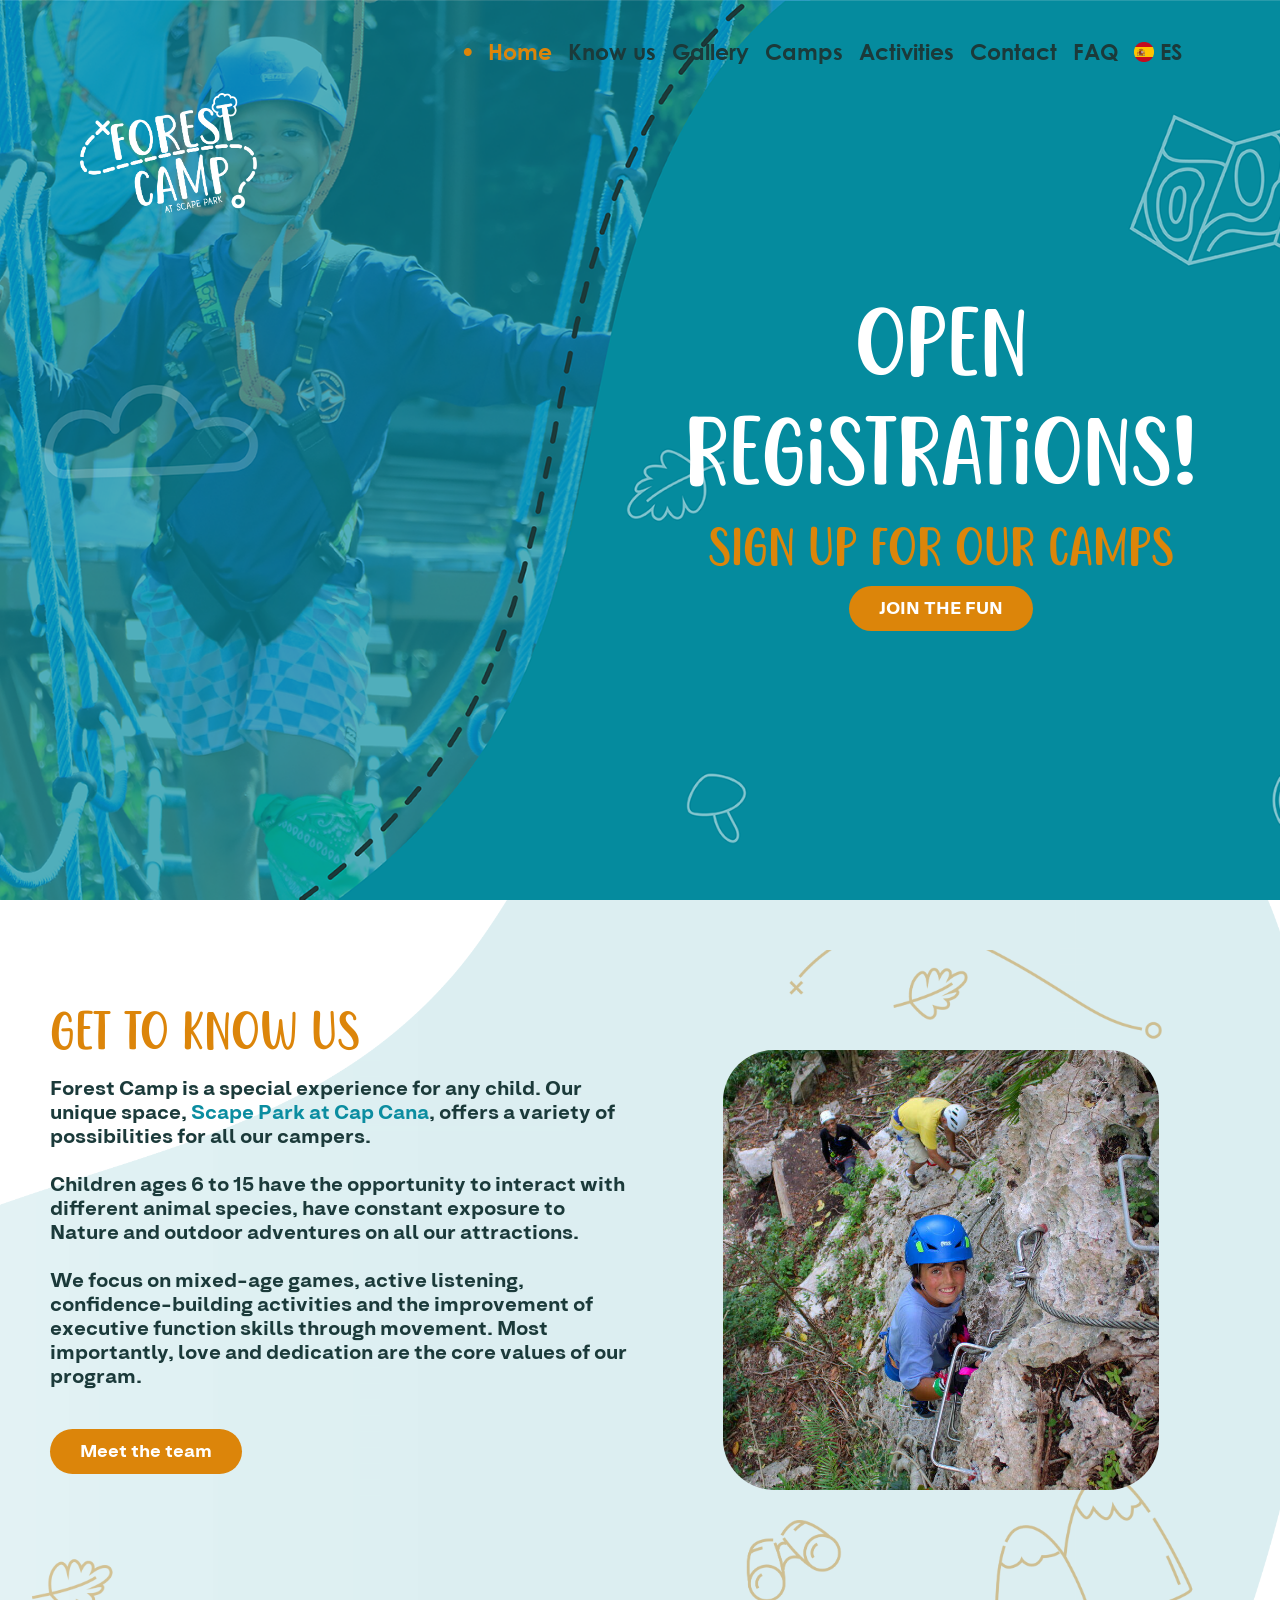
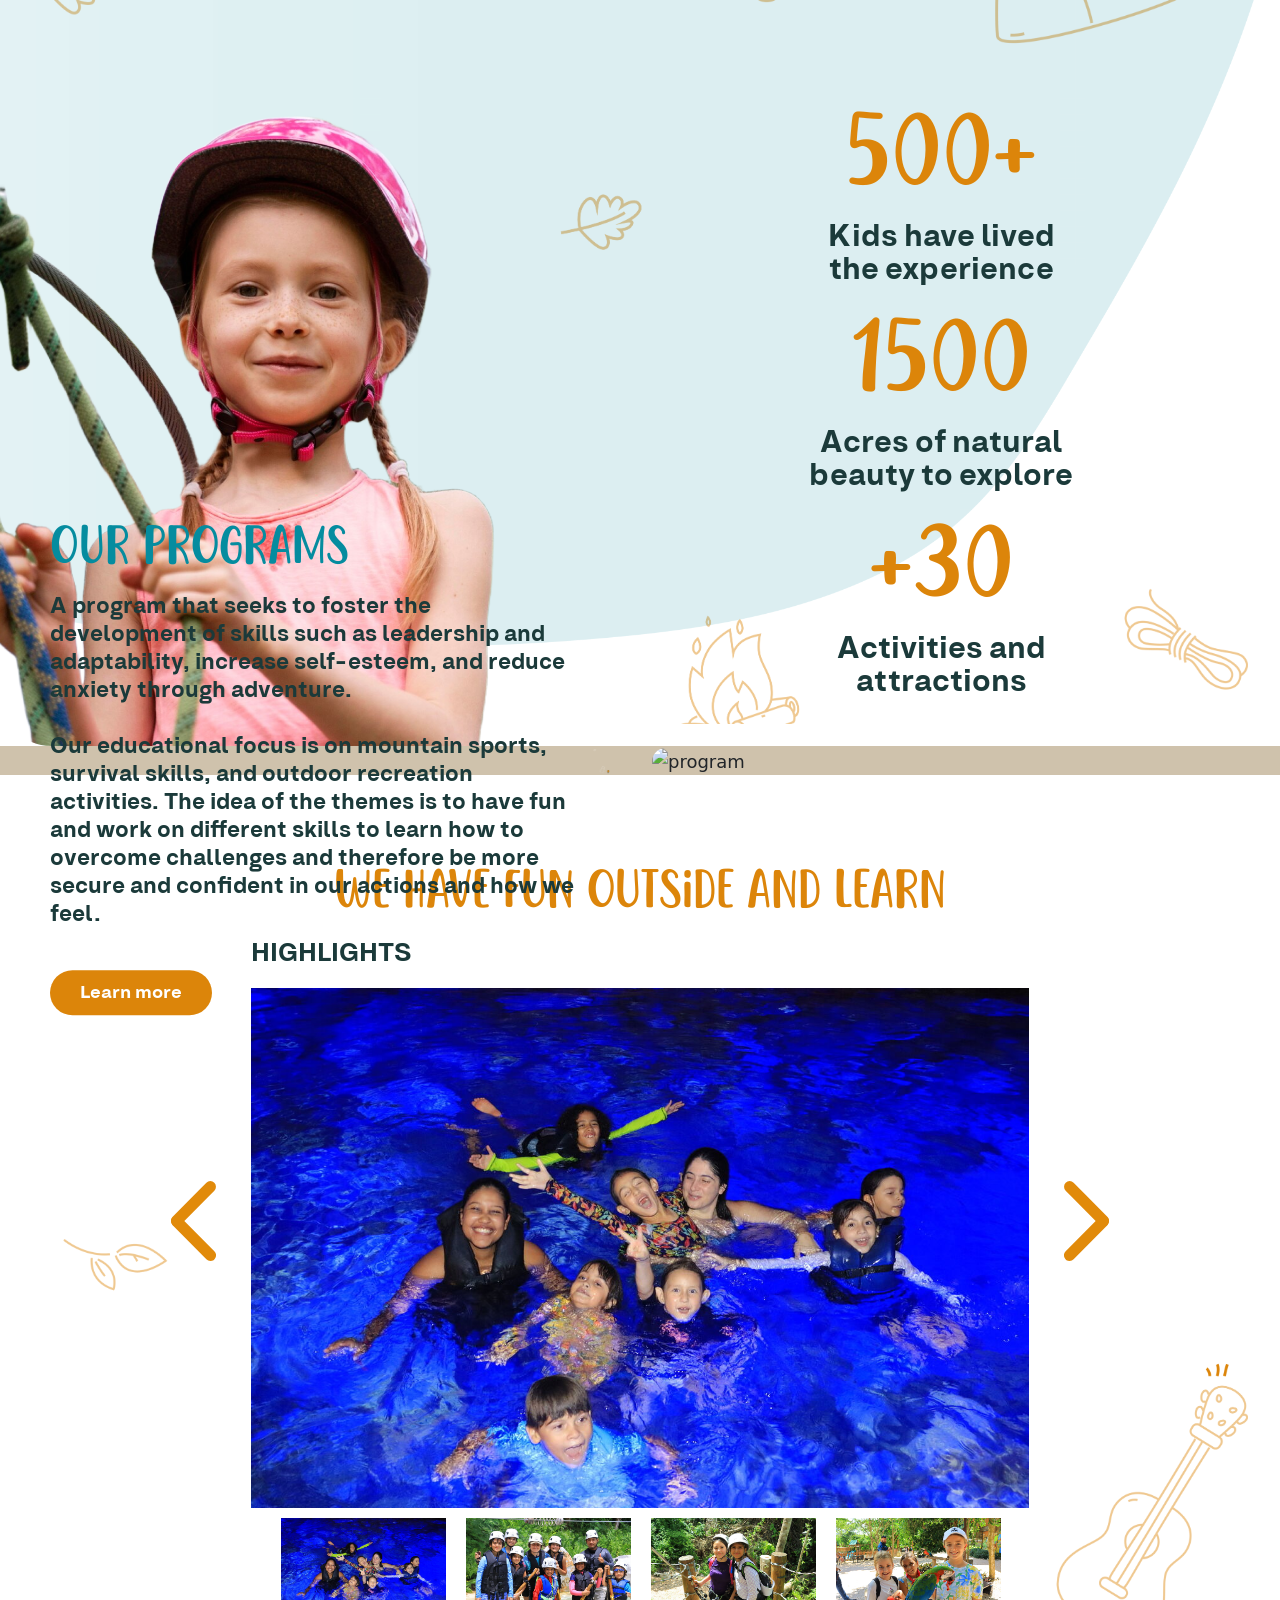
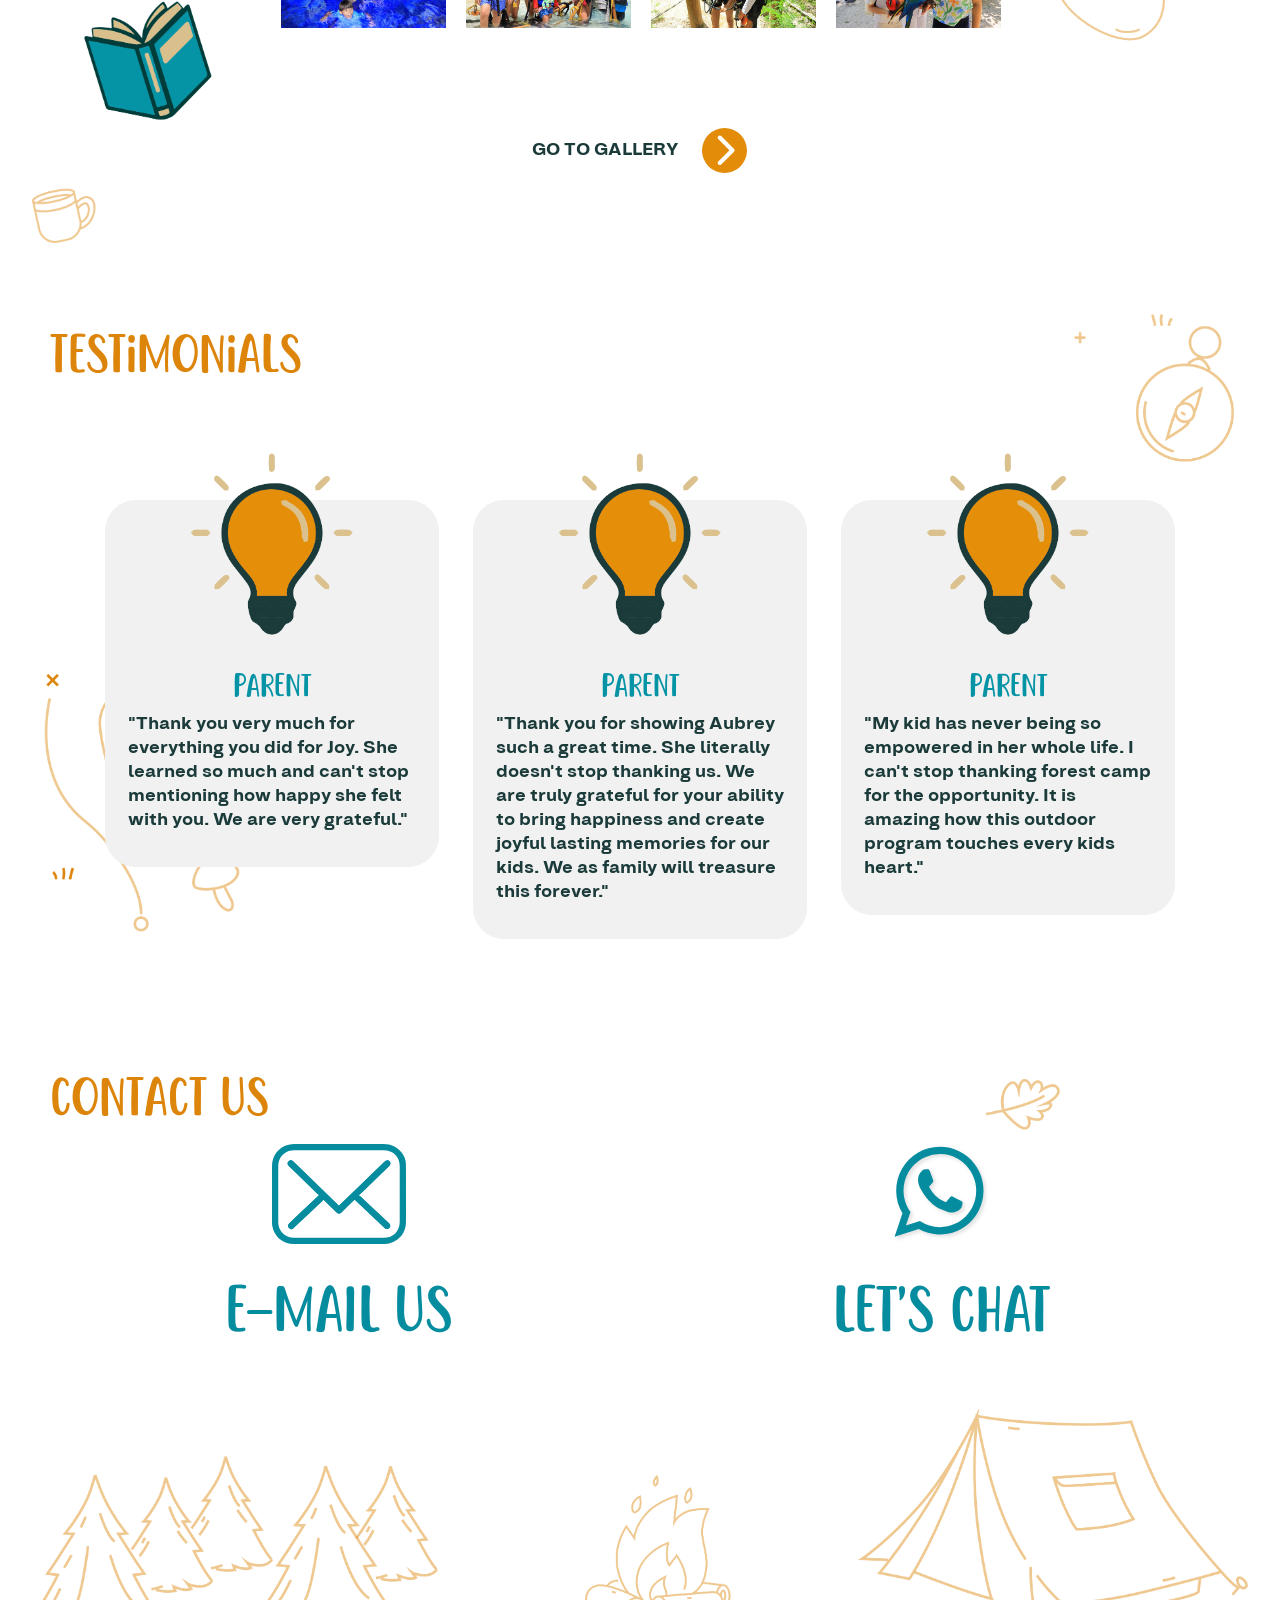
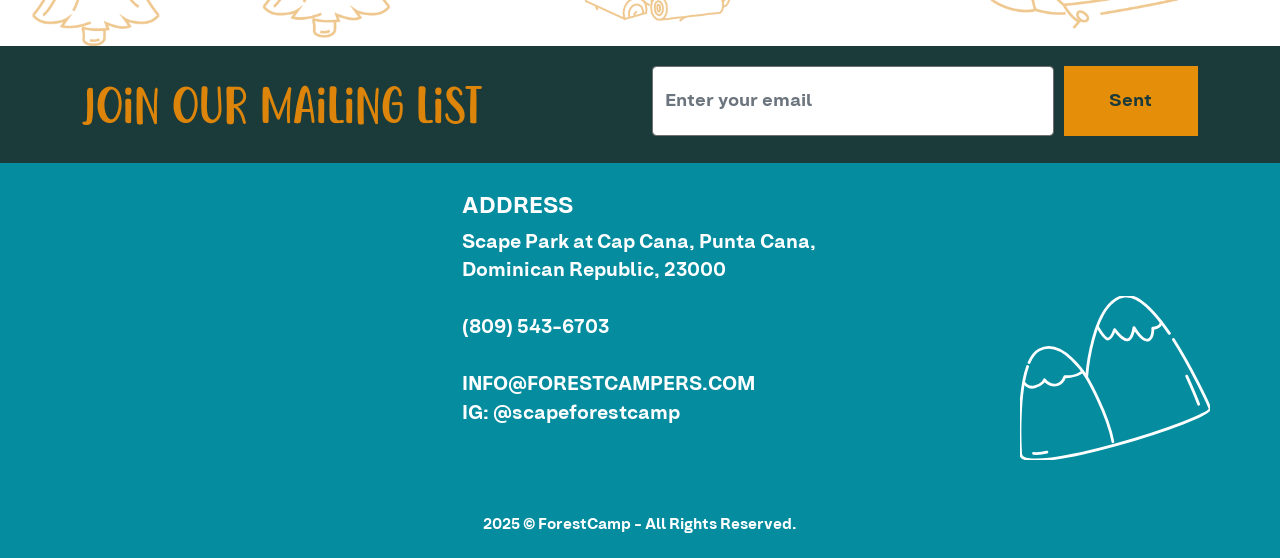
==== commit c1b0322f: "final" ====
--- a/index.html
+++ b/index.html
@@ -49,7 +49,8 @@
               <a class="nav-link" href="faq.html" data-i18n="nav_faq">FAQ</a>
             </li>
             <li class="nav-item">
-              <button class="nav-link btn btn-sm" id="langToggleBtn" style="border:none; background:none;">🇩🇴ES</button>
+              <button class="nav-link btn btn-sm" id="langToggleBtn" style="border:none; background:none;">
+                <img id="langFlag" src="assets/images/esflag.png" alt="es" width="20px" style="margin-top: -4px;"> ES</button>
             </li>
           </ul>
         </div>
--- a/assets/css/style.css
+++ b/assets/css/style.css
@@ -949,22 +949,37 @@
     border-radius: 25px;
     padding: 30px 40px;
 }
-.included_icon{
-    text-align: center;
-}
-.included_icon img {
-	height: 65px;
-	margin-top: 50px;
-	margin-bottom: 20px;
-}
+.included_icon {
+	display: flex;
+	flex-direction: column;
+	align-items: center;
+	justify-content: flex-start;
+	text-align: center;
+	height: 160px;
+	position: relative;
+	margin-bottom: 10px;
+}
+
+.included_icon img {             /* fixed image size (adjust if needed) */
+  object-fit: contain;
+  margin-bottom: 20px;          /* spacing between image and text */
+}
+
 .included_icon p {
 	text-align: center !important;
 	font-size: 16px !important;
 	color: #ffffff;
 	font-family: 'emone_bold';
-	padding-right: 0px !important;
-	padding-left: 0px !important;
-}
+	margin: 0;
+	padding: 0 !important;
+	position: absolute;
+	bottom: 10px;
+	left: 50%;
+	transform: translateX(-50%);
+	width: 100%;
+	margin-bottom: 30px !important;
+}
+
 .dirth_day h4{
     margin-top: 31px;
     font: 46px 'save_lemon';
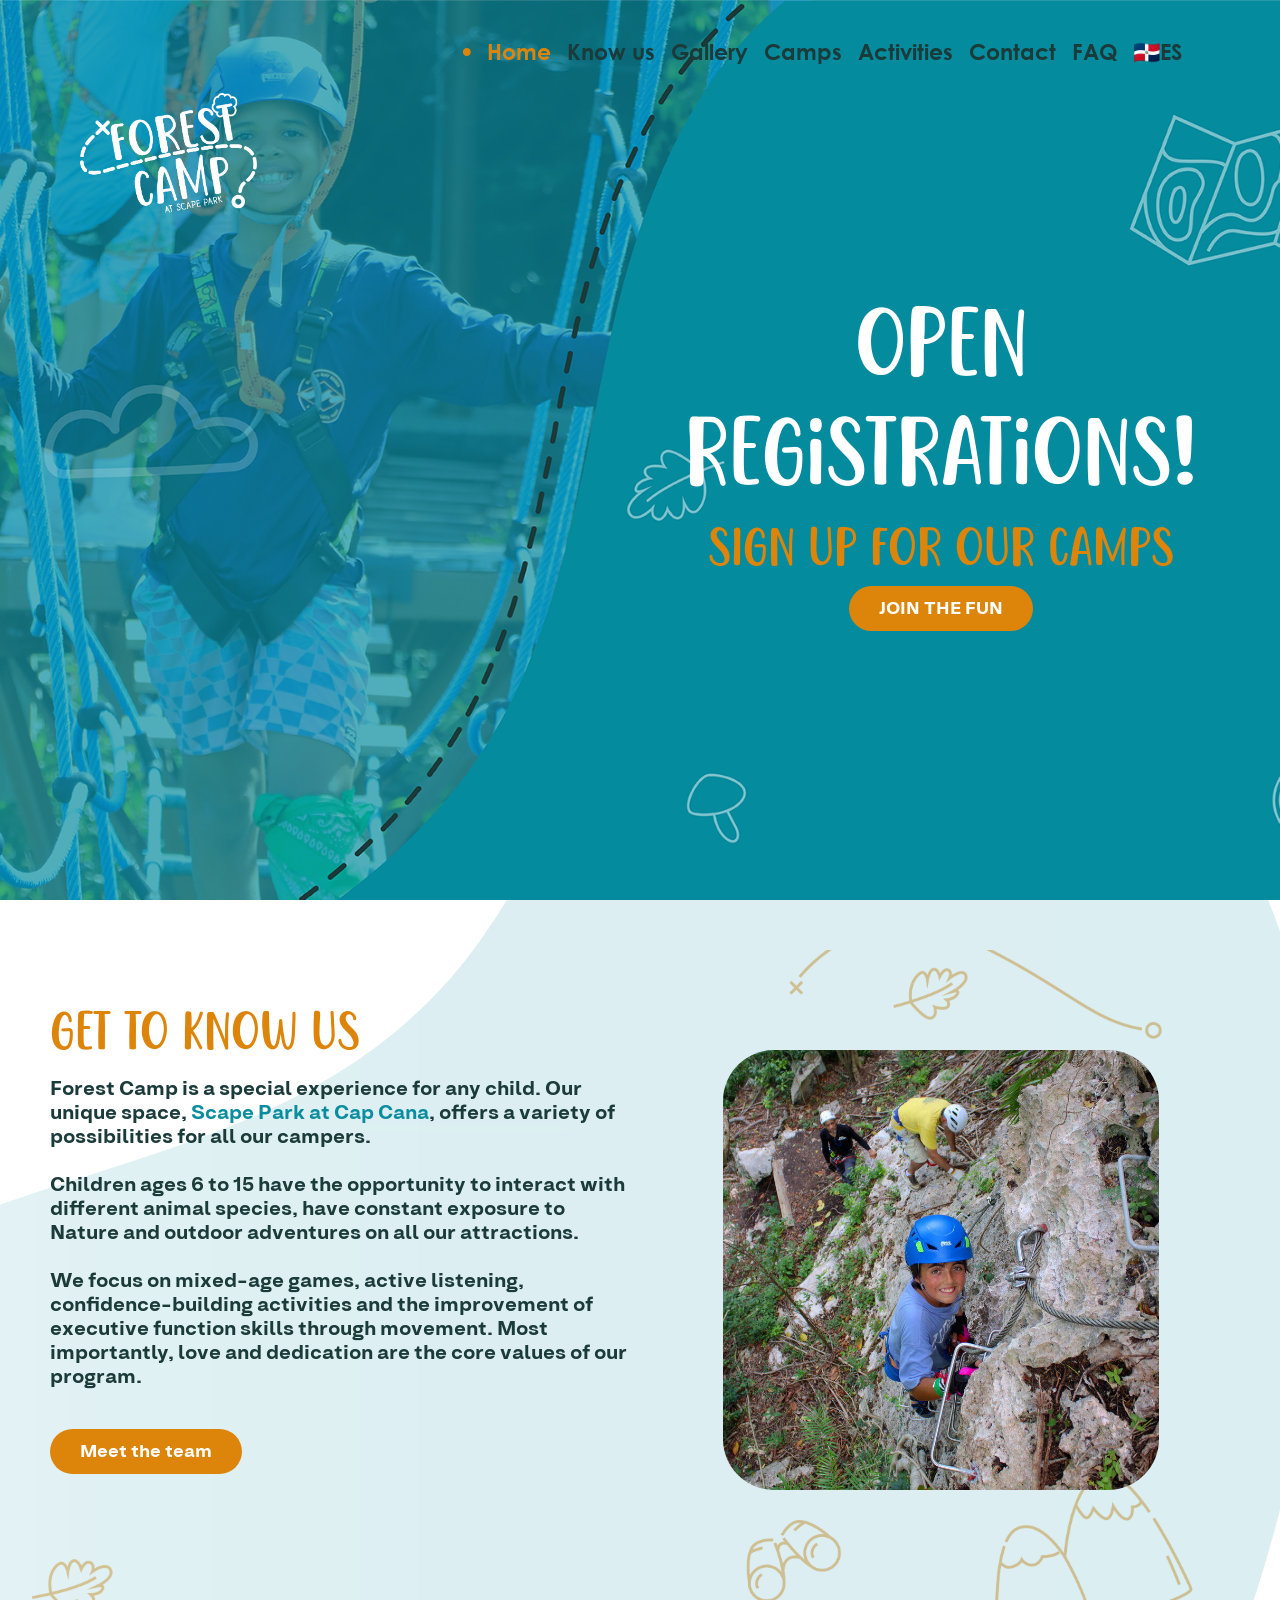
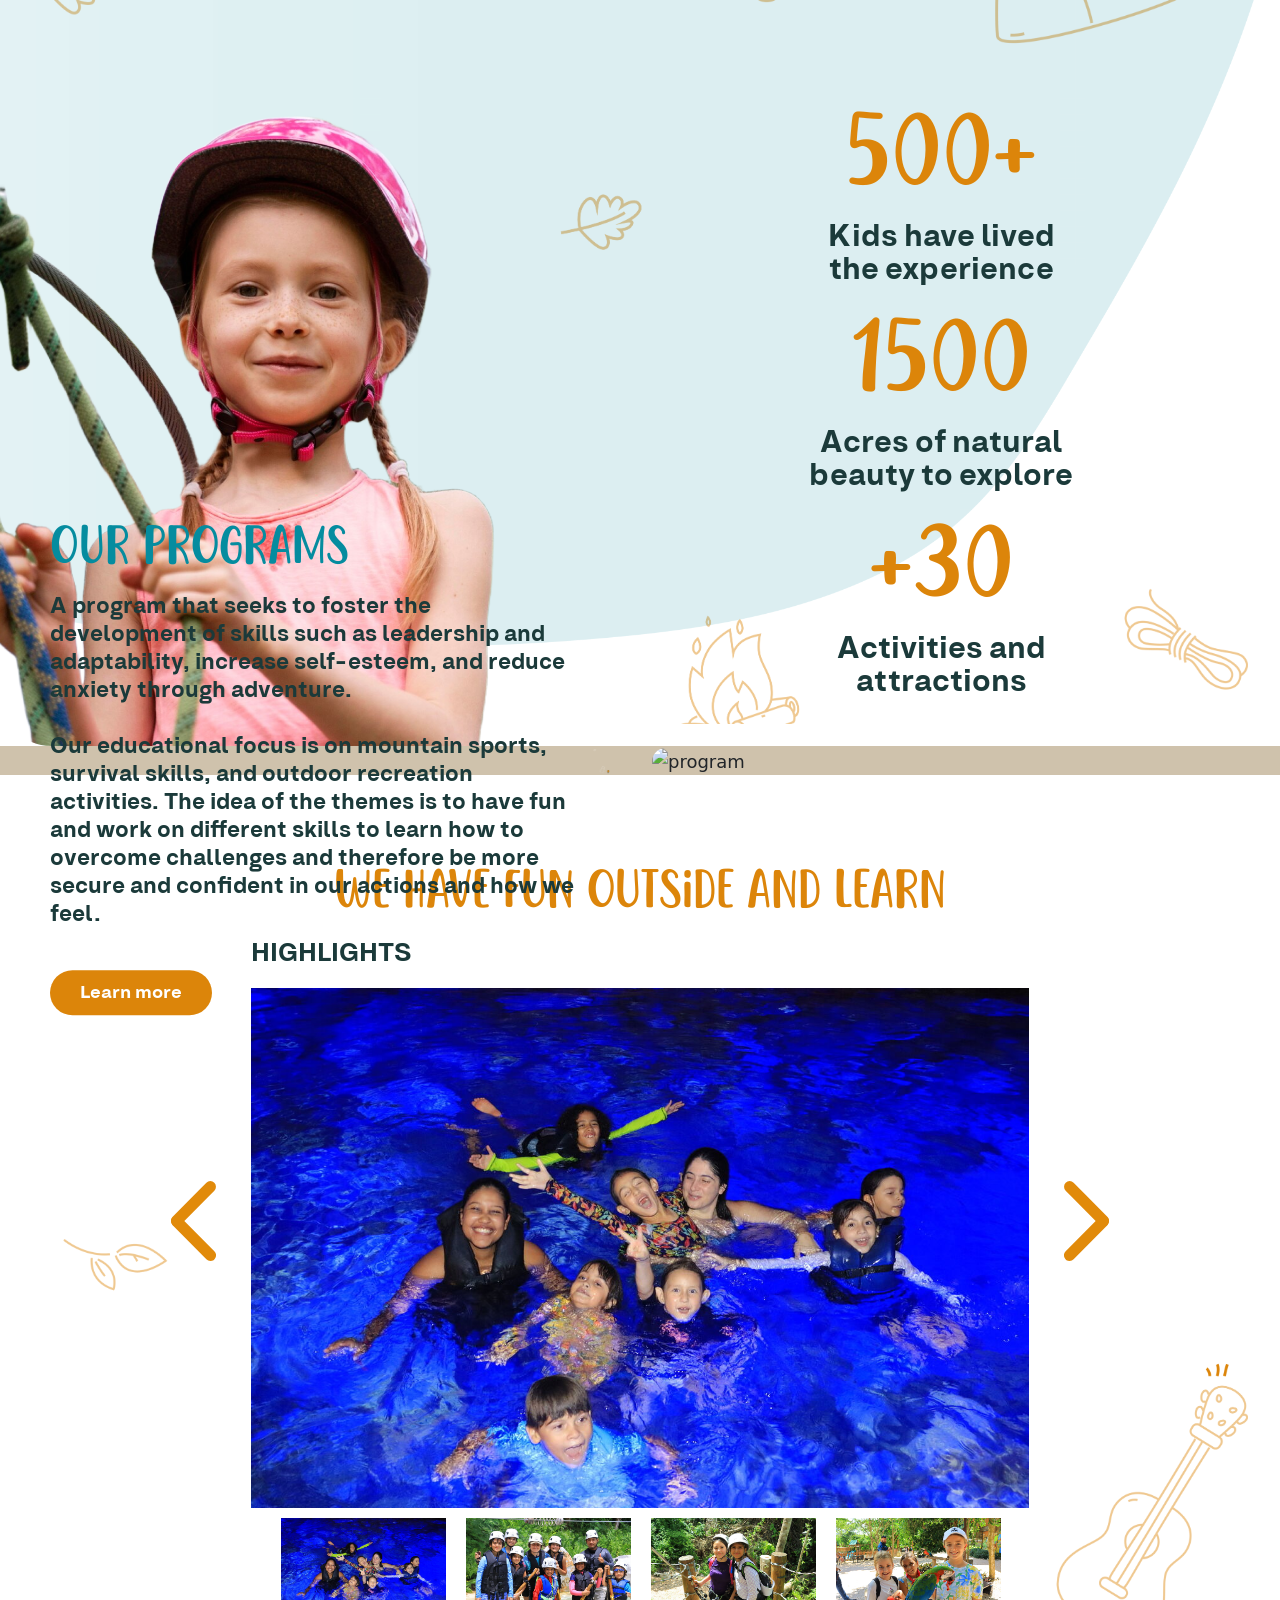
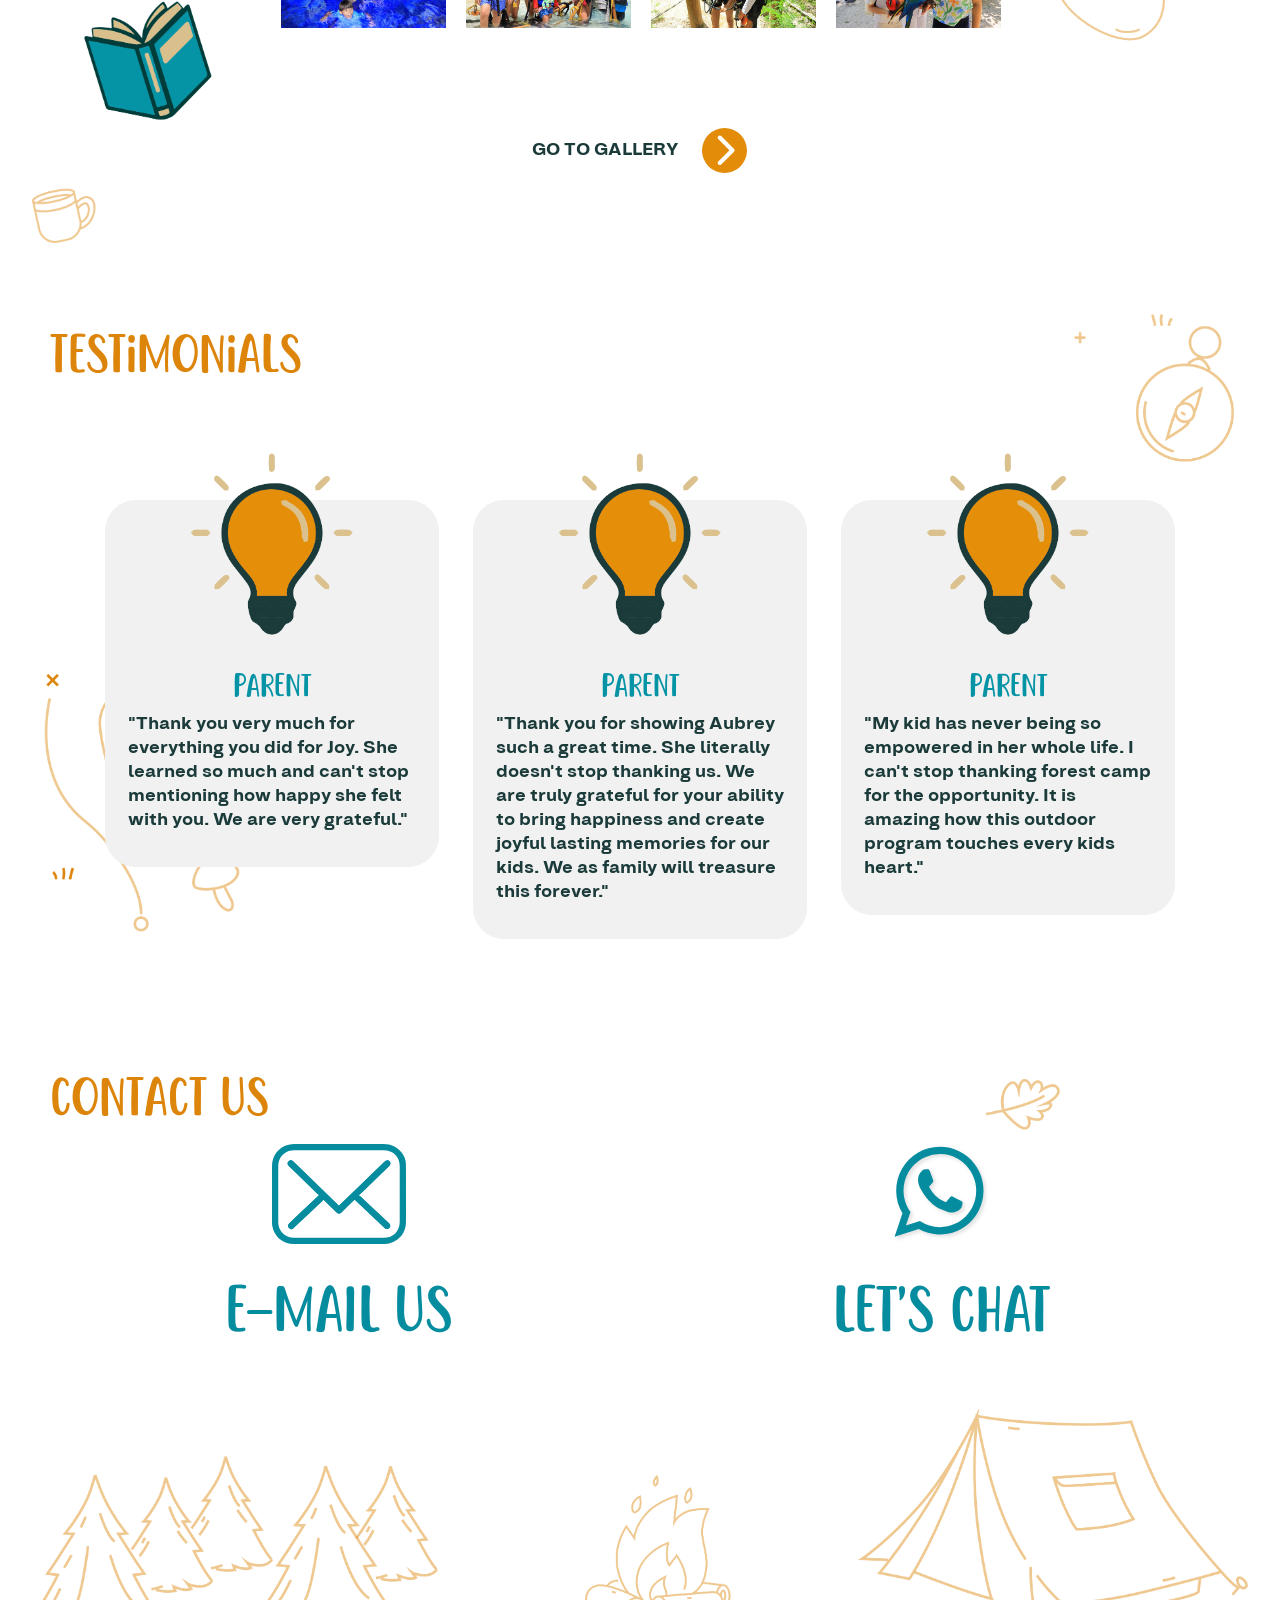
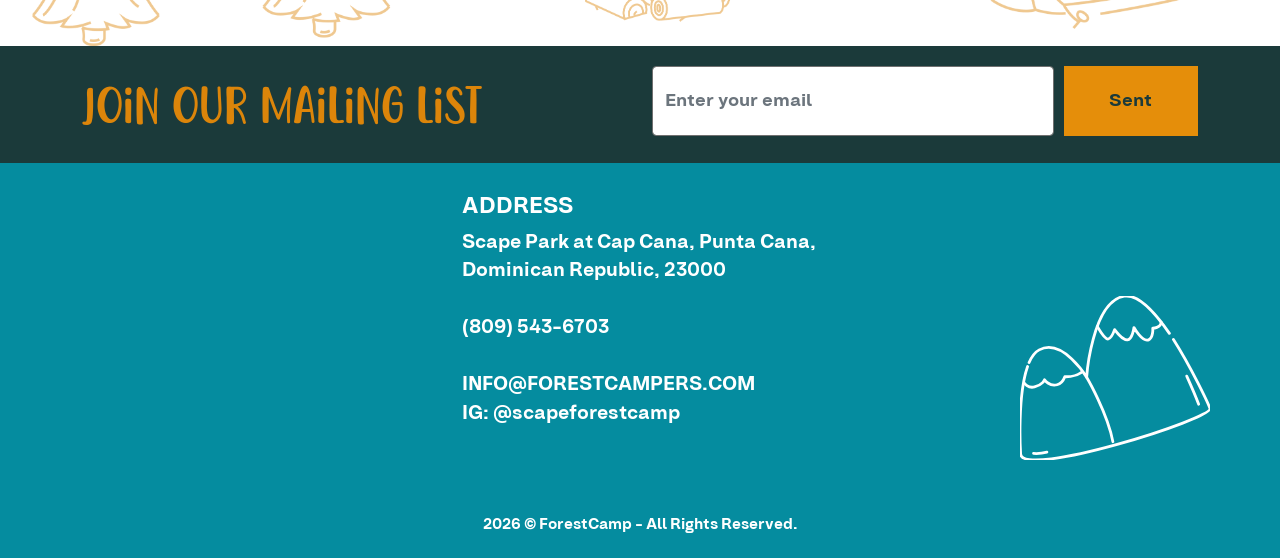
==== commit 02c81f42: "camp_page_update" ====
--- a/index.html
+++ b/index.html
@@ -37,7 +37,7 @@
               <a class="nav-link" href="gallery.html" data-i18n="nav_gallery">Gallery</a>
             </li>
             <li class="nav-item">
-              <a class="nav-link" href="program.html" data-i18n="nav_program">Camps</a>
+              <a class="nav-link" href="summercamp.html" data-i18n="nav_program">Camps</a>
             </li>
             <li class="nav-item">
                 <a class="nav-link" href="activities.html" data-i18n="nav_activie">Activities</a>
--- a/assets/css/style.css
+++ b/assets/css/style.css
@@ -947,7 +947,7 @@
 .activite_secend_img .img_framee{
     background-color: #DB840A;
     border-radius: 25px;
-    padding: 30px 40px;
+    padding: 10px 10px;
 }
 .included_icon {
 	display: flex;
@@ -999,4 +999,114 @@
 .frame_comming img{
     opacity: 0.5;
 }
-/* ========== Activities Page Section Area Css Here End ==========  */+/* ========== Activities Page Section Area Css Here End ==========  */
+/* ========== Summer Camp Page Section Area Css Here Start ==========  */
+#program_page_area{
+    margin: 50px 0;
+}
+.summer_section_title{
+    background-color: #D9820A;
+    display: inline-block;
+    padding: 0 30px;
+    border-radius: 20px;
+    color: #ffffff !important;
+}
+.summer_banner_img{
+    background-color: #D8C18C;
+    padding: 39px 26px;
+    border-radius: 35px;
+}
+.summer_banner_img img{
+    width: 100%;
+}
+.summer_banner_content p{
+    color: #05899C;
+    margin-bottom: 10px;
+}
+.summer_banner_bg_img{
+    position: absolute;
+    width: 60%;
+    right: 4%;
+    top: 50px;
+    z-index: -1;
+}
+.summer_what_will_learn h3{
+    color: #05899C;
+}
+.program_page_download_btn h3 {
+	font-size: 50px;
+	line-height: 60px;
+	color: #FFFFFF;
+	font-family: 'emone_bold';
+	background-color: #DC850A;
+	padding: 15px 31px;
+	border-radius: 30px;
+    display: inline-block;
+}
+.summer_items_box{
+    background-color: #05899C;
+    border-radius: 59px;
+    padding: 13px 24px;
+}
+.summer_items_box img.big_bagde{
+    margin-bottom: 35px;
+}
+.summer_items_box img{
+    width: 100%;
+}
+.summer_items_box a.badge_img img {
+	width: 100%;
+	position: absolute;
+	/* left: 0; */
+	bottom: -31px;
+	right: 25px;
+}
+.summer_what_will_learn_content h4{
+    text-align: start !important;
+    color: #ffffff;
+    margin-top: 30px;
+    margin-left: 10px;
+}
+.cal_wrapper{
+    display: flex;
+    flex-wrap: wrap;
+    gap: 15px;
+}
+.summer_what_will_learn_content .cal_img {
+	flex: 0 0 calc(20% - 12px);  /* 5টা এক লাইনে */
+    
+    aspect-ratio: 1 / 1;  /* width = height perfectly */
+	background-image: url(../images/summer_camp/calender.svg);
+	background-repeat: no-repeat;
+	background-position: center;
+	 background-size: contain;
+	display: flex;
+	align-items: center;
+	justify-content: center;
+    color: #D9820A;
+    font-size: 40px;
+    padding-top: 20px;
+    font-family: 'save_lemon';
+}
+.summer_page_for_bg img.full_bg {
+	position: absolute;
+	left: 0;
+	top: 20%;
+	width: 100%;
+    z-index: -1;
+}
+.for_connect_line{
+    position: relative;
+}
+.for_connect_line_img {
+	position: absolute;
+	width: 150px;
+	top: 91%;
+	left: 0;
+	z-index: -1;
+}
+.summer_last_button a{
+    background-color: #05899C;
+    color: #ffffff;
+}
+/* ========== Summer Camp Page Section Area Css Here End ==========  */
--- a/assets/css/media.css
+++ b/assets/css/media.css
@@ -347,6 +347,12 @@
 	margin-top: 30px;
     margin-bottom: -40px !important;
 }
+.summer_what_will_learn h3 {
+	font-size: 30px;
+	line-height: 30px;
+	margin-top: 30px;
+    margin-bottom: 40px !important;
+}
 .program_page_dis h3 {
 	font-size: 30px;
 	line-height: 30px;
@@ -371,9 +377,11 @@
   
 }
 .program_page_download_btn a {
+	font-size: 16px; 
+}
+.program_page_download_btn h3 {
 	font-size: 16px;
-    
-    
+	line-height: 20px;
 }
 .program_page_part_two h3 {
 	font-size: 30px;
@@ -468,6 +476,42 @@
 	padding-bottom: 50px;
 }
 
+/* ==== Summer Page  */
+.cal_wrapper{
+    display: flex;
+    flex-wrap: wrap;           /* নিচে নামতে পারবে */
+    justify-content: flex-start; /* Left থেকে শুরু */
+    gap: 15px;
+}
+.summer_what_will_learn_content .cal_img {
+	flex: 1 1 15%;
+	max-width: 20%;
+	aspect-ratio: 1 / 1;
+	font-size: 20px;
+	padding-top: 10px;
+}
+.summer_what_will_learn_content  h4{
+    margin-bottom: 20px;
+}
+.summer_items_box {
+	background-color: #05899C;
+	border-radius: 20px;
+	padding: 13px 10px;
+}
+.summer_items_box img {
+	width: 60%;
+	margin: 0 auto;
+	display: flex;
+	justify-content: center;
+	margin-top: 20px;
+}
+.summer_items_box a.badge_img img {
+	width: 80%;
+	position: unset;
+	/* left: 0; */
+	bottom: -31px;
+	right: 25px;
+}
  }
 
 
@@ -706,6 +750,15 @@
 	font-size: 24px;
     
 }
+.program_page_download_btn h3 {
+	font-size: 24px;
+    line-height: 28px;
+    
+}
+.program_page_download_btn {
+	padding-top: 30px;
+	padding-bottom: 40px;
+}
 .program_page_part_two h3 {
 	font-size: 45px;
 	margin-top: 40px;
@@ -737,8 +790,54 @@
 	font-size: 45px;
 	line-height: 70px;
 }
-
-
+/* ==== Summer Page  */
+.cal_wrapper{
+    display: flex;
+    flex-wrap: wrap;           /* নিচে নামতে পারবে */
+    justify-content: flex-start; /* Left থেকে শুরু */
+    gap: 15px;
+}
+.summer_what_will_learn_content .cal_img {
+	flex: 1 1 15%;
+	max-width: 20%;
+	aspect-ratio: 1 / 1;
+	font-size: 35px;
+	padding-top: 17px;
+}
+.summer_what_will_learn_content  h4{
+    margin-bottom: 20px;
+}
+.summer_items_box {
+	background-color: #05899C;
+	border-radius: 20px;
+	padding: 13px 10px;
+}
+.summer_items_box img {
+	width: 60%;
+	margin: 0 auto;
+	display: flex;
+	justify-content: center;
+	margin-top: 20px;
+}
+.summer_items_box a.badge_img img {
+	width: 50%;
+	position: unset;
+	/* left: 0; */
+	bottom: -31px;
+	right: 25px;
+}
+.summer_section_title {
+	background-color: #D9820A;
+	display: inline-block;
+	/* padding: 0 30px; */
+	border-radius: 20px;
+	color: #ffffff !important;
+	padding: 10px 28px;
+	line-height: 54px !important;
+}
+.summer_banner_content {
+    margin-top: 30px;
+}
 
  }
 
@@ -747,6 +846,9 @@
 
 /* ========== 768px to 991.99px  */
 @media (min-width: 768px) and (max-width: 991.99px) { 
+    .summer_banner_content {
+    margin-top: 30px;
+}
      /* ======== Home Page ========  */
      .about_p_secend_text {
         margin-top: 100px;
@@ -958,6 +1060,10 @@
 .program_page_download_btn a {
 	font-size: 24px;
 }
+.program_page_download_btn h3 {
+	font-size: 24px;
+    line-height: 30px;
+}
 .program_page_part_two h3 {
 	font-size: 45px;
 	margin-top: 40px;
@@ -989,7 +1095,20 @@
 	font-size: 45px;
 	line-height: 70px;
 }
-
+.summer_items_box img {
+	width: 60%;
+	margin: 0 auto;
+	display: flex;
+	justify-content: center;
+	margin-top: 20px;
+}
+.summer_items_box a.badge_img img {
+	width: 50%;
+	position: unset;
+	/* left: 0; */
+	bottom: -31px;
+	right: 25px;
+}
 
  }
 
@@ -1177,6 +1296,9 @@
 .program_page_download_btn a {
 	font-size: 24px;
 }
+.program_page_download_btn h3 {
+	font-size: 24px;
+}
 .program_page_part_two h3 {
 	font-size: 45px;
 	margin-top: 40px;
@@ -1361,6 +1483,10 @@
 	font-size: 30px;
    
 }
+.program_page_download_btn h3 {
+	font-size: 30px;
+   
+}
 .program_page_part_two h3 {
 	font-size: 61px;
 	margin-top: 40px;
@@ -1386,6 +1512,21 @@
 /* ===== Gallery Page  */
 .gallery_page_title h3 {
 	font-size: 61px;
+}
+.summer_what_will_learn_content .cal_img {
+	flex: 0 0 calc(20% - 12px);
+	aspect-ratio: 1 / 1;
+	background-image: url(../images/summer_camp/calender.svg);
+	background-repeat: no-repeat;
+	background-position: center;
+	background-size: contain;
+	display: flex;
+	align-items: center;
+	justify-content: center;
+	color: #D9820A;
+	font-size: 60px;
+	padding-top: 34px;
+	font-family: 'save_lemon';
 }
 
  }
@@ -1406,6 +1547,21 @@
     .review_for_bg {
         margin-bottom: 10px;
     }
+    .summer_what_will_learn_content .cal_img {
+	flex: 0 0 calc(20% - 12px);
+	aspect-ratio: 1 / 1;
+	background-image: url(../images/summer_camp/calender.svg);
+	background-repeat: no-repeat;
+	background-position: center;
+	background-size: contain;
+	display: flex;
+	align-items: center;
+	justify-content: center;
+	color: #D9820A;
+	font-size: 49px;
+	padding-top: 34px;
+	font-family: 'save_lemon';
+}
 
 }
 
@@ -1420,6 +1576,21 @@
         width: 100%;
         object-fit: cover;
     }
+    .summer_what_will_learn_content .cal_img {
+	flex: 0 0 calc(20% - 12px);
+	aspect-ratio: 1 / 1;
+	background-image: url(../images/summer_camp/calender.svg);
+	background-repeat: no-repeat;
+	background-position: center;
+	background-size: contain;
+	display: flex;
+	align-items: center;
+	justify-content: center;
+	color: #D9820A;
+	font-size: 55px;
+	padding-top: 34px;
+	font-family: 'save_lemon';
+}
  }
 
 
@@ -1434,7 +1605,21 @@
         width: 100%;
         object-fit: cover;
     }
-
+.summer_what_will_learn_content .cal_img {
+	flex: 0 0 calc(20% - 12px);
+	aspect-ratio: 1 / 1;
+	background-image: url(../images/summer_camp/calender.svg);
+	background-repeat: no-repeat;
+	background-position: center;
+	background-size: contain;
+	display: flex;
+	align-items: center;
+	justify-content: center;
+	color: #D9820A;
+	font-size: 55px;
+	padding-top: 34px;
+	font-family: 'save_lemon';
+}
     
  }
 
@@ -1463,6 +1648,21 @@
         /* height: 100%; */
         width: 60% !important;
     }
+    .summer_what_will_learn_content .cal_img {
+	flex: 0 0 calc(20% - 12px);
+	aspect-ratio: 1 / 1;
+	background-image: url(../images/summer_camp/calender.svg);
+	background-repeat: no-repeat;
+	background-position: center;
+	background-size: contain;
+	display: flex;
+	align-items: center;
+	justify-content: center;
+	color: #D9820A;
+	font-size: 60px;
+	padding-top: 50px;
+	font-family: 'save_lemon';
+}
  }
 
 /* Refactor responsive CSS: tipografías y ajustes banner_image */
